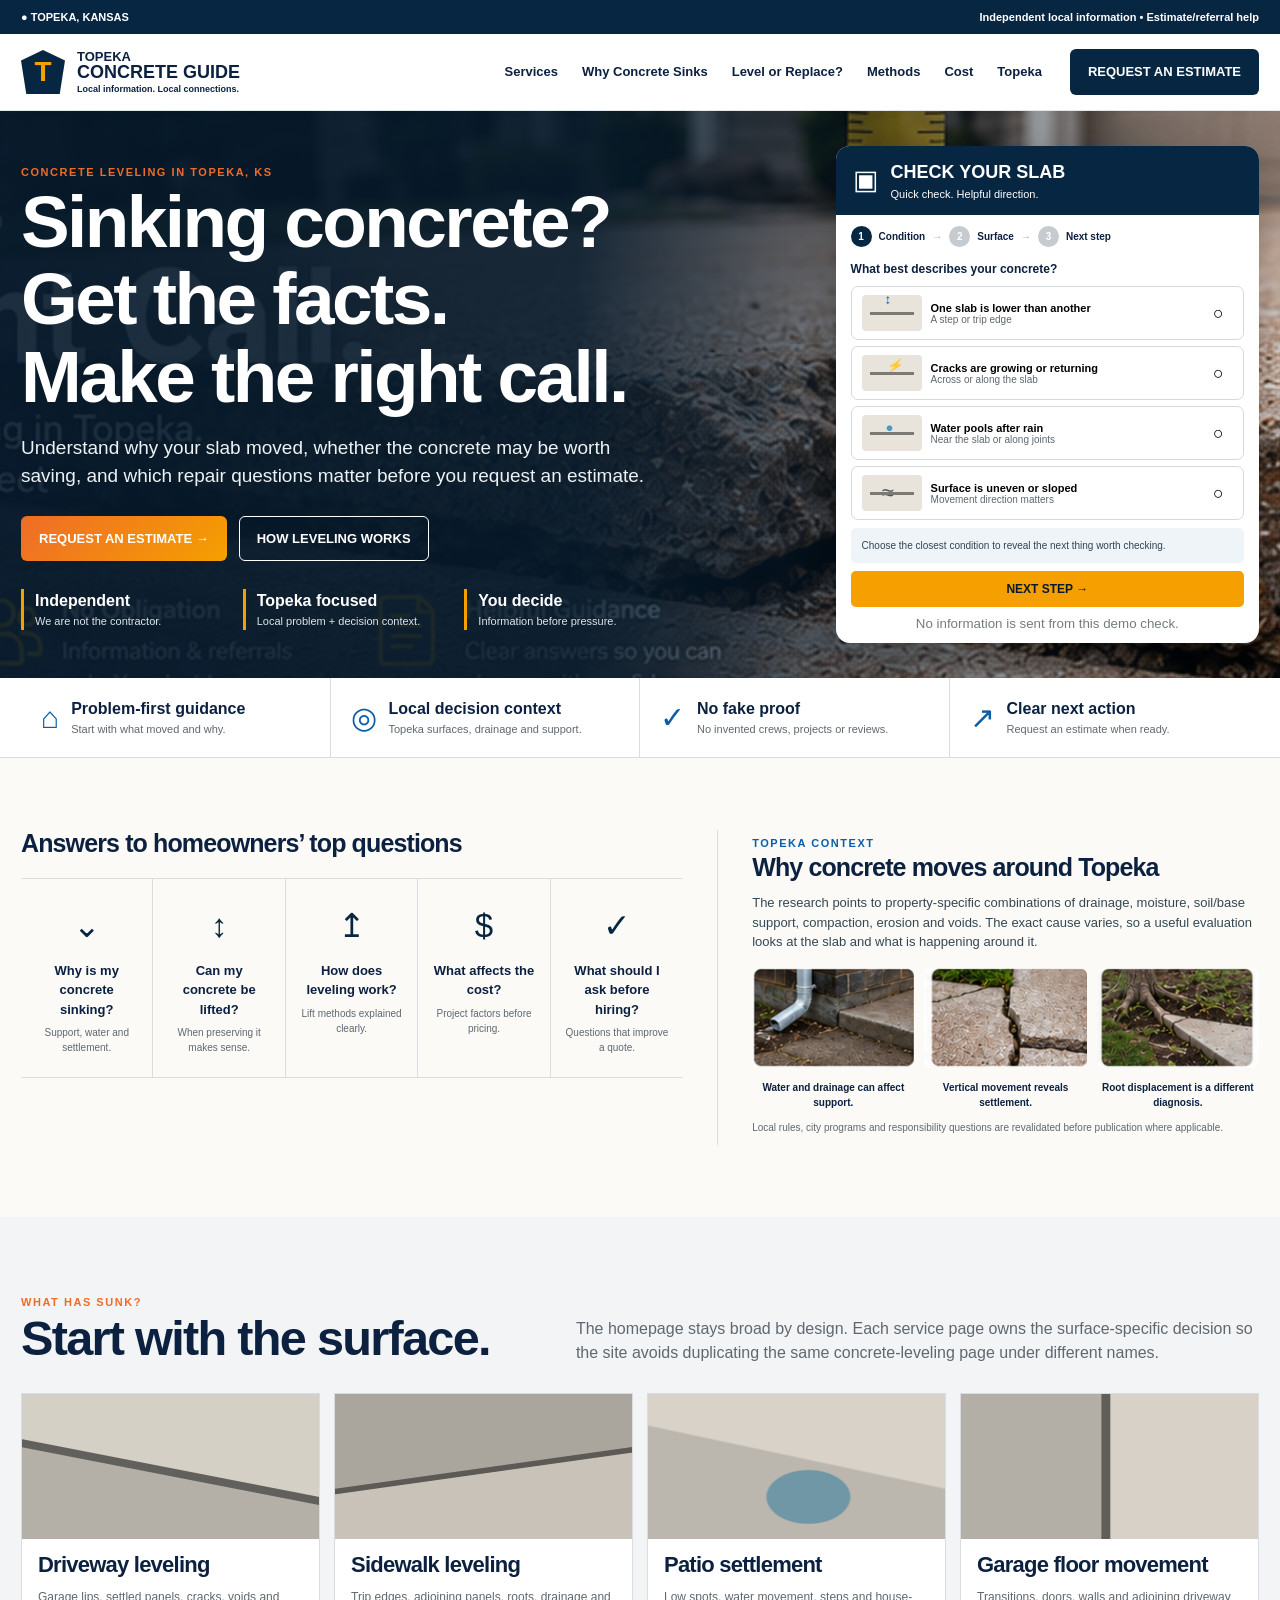
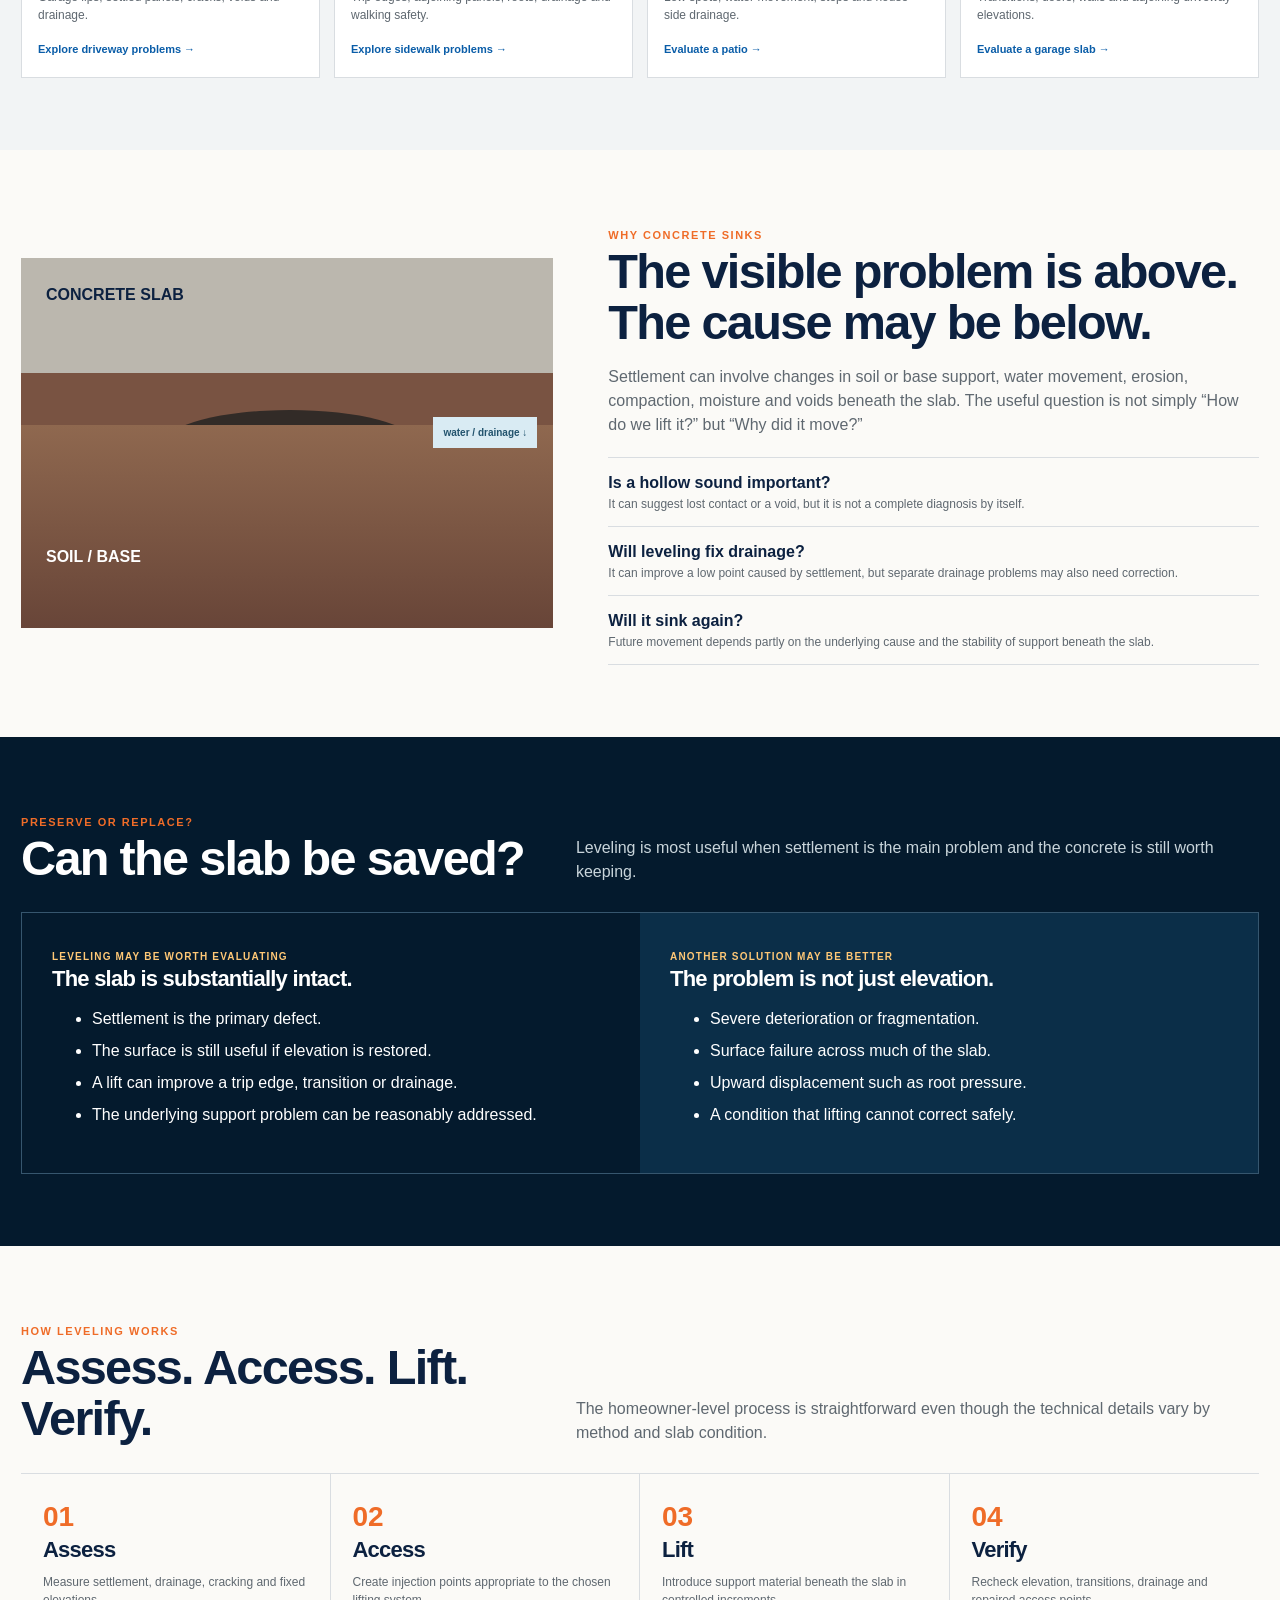
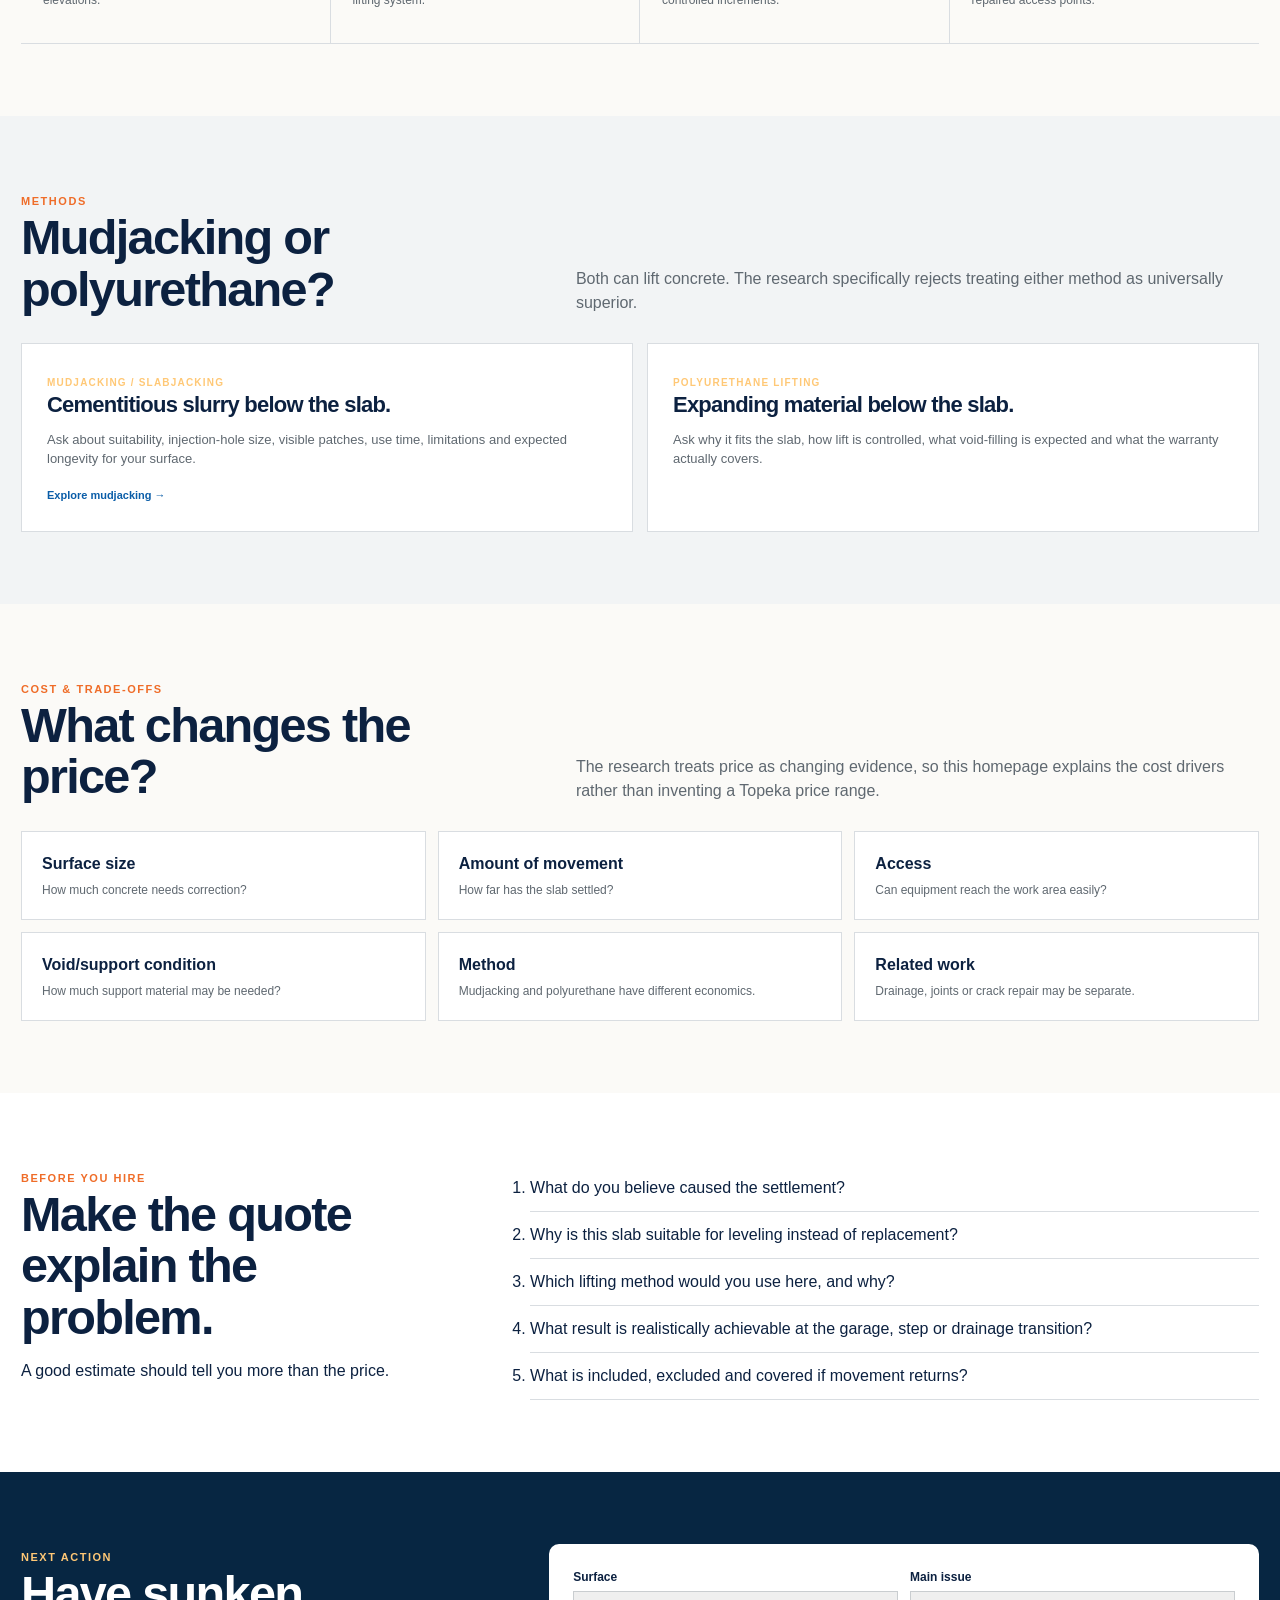
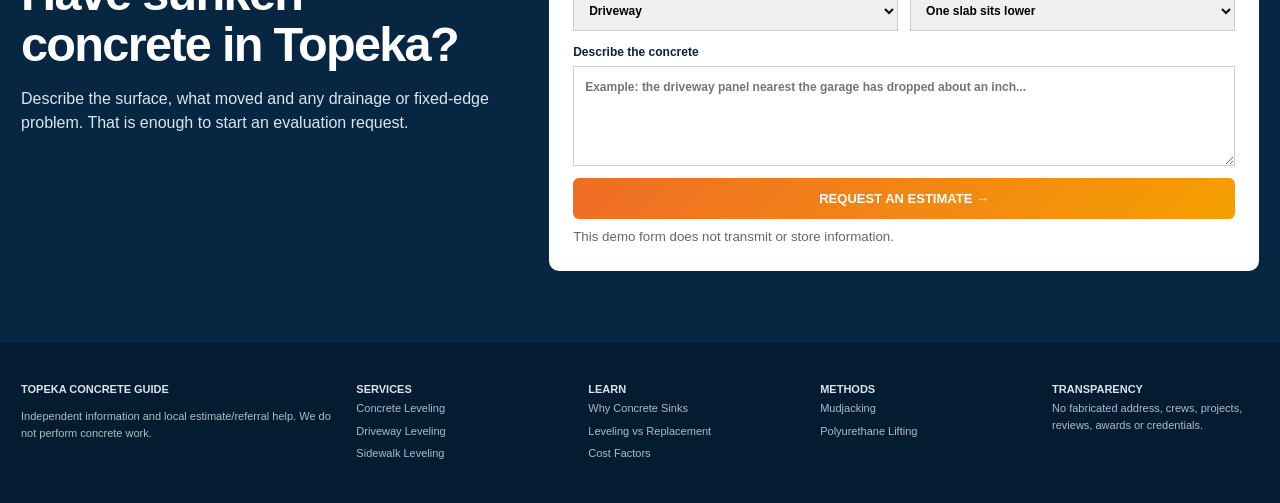
==== index.html @ 43e984dc "Add files via upload" ====
<!doctype html>
<html lang="en">
<head>
<meta charset="utf-8">
<meta name="viewport" content="width=device-width,initial-scale=1">
<title>Concrete Leveling Topeka KS | Sunken Concrete Help & Estimates</title>
<meta name="description" content="Concrete leveling help in Topeka, KS for sunken driveways, uneven sidewalks, patios and garage floors. Understand why concrete settles, compare repair options, and request an estimate.">
<meta name="theme-color" content="#072642">
<link rel="stylesheet" href="css/site.css">
<script type="application/ld+json">
{
  "@context":"https://schema.org",
  "@type":"WebSite",
  "name":"Topeka Concrete Guide",
  "description":"Independent local information and estimate/referral help for concrete leveling in Topeka, Kansas.",
  "inLanguage":"en-US"
}
</script>
</head>
<body>
<div class="utility">
  <div class="wrap utility-inner">
    <span>● TOPEKA, KANSAS</span>
    <span>Independent local information • Estimate/referral help</span>
  </div>
</div>

<header class="site-header">
  <div class="wrap nav">
    <a class="brand" href="index.html" aria-label="Topeka Concrete Guide home">
      <span class="mark">T</span>
      <span class="brand-copy"><b>TOPEKA</b><strong>CONCRETE GUIDE</strong><small>Local information. Local connections.</small></span>
    </a>
    <button class="menu" aria-label="Open navigation">☰</button>
    <nav class="navlinks" aria-label="Primary navigation">
      <a href="#surfaces">Services</a>
      <a href="#why">Why Concrete Sinks</a>
      <a href="#decision">Level or Replace?</a>
      <a href="#methods">Methods</a>
      <a href="#cost">Cost</a>
      <a href="#topeka">Topeka</a>
    </nav>
    <a class="estimate-btn wobble" href="#estimate">REQUEST AN ESTIMATE</a>
  </div>
</header>

<main>
<section class="hero">
  <div class="hero-photo"></div>
  <div class="hero-shade"></div>
  <div class="wrap hero-grid">
    <div class="hero-copy">
      <span class="orange-kicker">CONCRETE LEVELING IN TOPEKA, KS</span>
      <h1>Sinking concrete?<br>Get the facts.<br>Make the right call.</h1>
      <p>Understand why your slab moved, whether the concrete may be worth saving, and which repair questions matter before you request an estimate.</p>
      <div class="hero-actions">
        <a class="estimate-btn orange wobble" href="#estimate">REQUEST AN ESTIMATE →</a>
        <a class="outline-btn" href="#how">HOW LEVELING WORKS</a>
      </div>
      <div class="hero-trust">
        <span><b>Independent</b><small>We are not the contractor.</small></span>
        <span><b>Topeka focused</b><small>Local problem + decision context.</small></span>
        <span><b>You decide</b><small>Information before pressure.</small></span>
      </div>
    </div>

    <aside class="slab-check" id="check">
      <div class="check-head">
        <span class="clip-icon">▣</span>
        <div><b>CHECK YOUR SLAB</b><small>Quick check. Helpful direction.</small></div>
      </div>
      <div class="progress"><span class="active">1</span><b>Condition</b><i>→</i><span>2</span><b>Surface</b><i>→</i><span>3</span><b>Next step</b></div>
      <p class="question">What best describes your concrete?</p>
      <button data-answer="A lower panel is a classic settlement clue. Measure the height change and note whether water, a garage threshold or a step is nearby.">
        <i class="mini slabmini"></i><span><b>One slab is lower than another</b><small>A step or trip edge</small></span><em>○</em>
      </button>
      <button data-answer="Cracks do not automatically rule out leveling. What matters is whether the slab is still substantially intact and settlement is the main problem.">
        <i class="mini crackmini"></i><span><b>Cracks are growing or returning</b><small>Across or along the slab</small></span><em>○</em>
      </button>
      <button data-answer="New pooling can mean settlement changed the slope. Note where the water comes from and where it travels after rain.">
        <i class="mini watermini"></i><span><b>Water pools after rain</b><small>Near the slab or along joints</small></span><em>○</em>
      </button>
      <button data-answer="An uneven or sloped surface can come from settlement, but upward displacement is a different problem. Confirm the direction of movement first.">
        <i class="mini wavemini"></i><span><b>Surface is uneven or sloped</b><small>Movement direction matters</small></span><em>○</em>
      </button>
      <div id="check-result">Choose the closest condition to reveal the next thing worth checking.</div>
      <a class="next" href="#estimate">NEXT STEP →</a>
      <small class="privacy">No information is sent from this demo check.</small>
    </aside>
  </div>
</section>

<section class="trust-strip">
  <div class="wrap trust-grid">
    <article><i>⌂</i><div><b>Problem-first guidance</b><span>Start with what moved and why.</span></div></article>
    <article><i>◎</i><div><b>Local decision context</b><span>Topeka surfaces, drainage and support.</span></div></article>
    <article><i>✓</i><div><b>No fake proof</b><span>No invented crews, projects or reviews.</span></div></article>
    <article><i>↗</i><div><b>Clear next action</b><span>Request an estimate when ready.</span></div></article>
  </div>
</section>

<section class="section questions-section" id="guides">
  <div class="wrap two-zone">
    <div class="question-zone">
      <h2>Answers to homeowners’ top questions</h2>
      <div class="q-cards">
        <a href="#why"><i>⌄</i><b>Why is my concrete sinking?</b><span>Support, water and settlement.</span></a>
        <a href="#decision"><i>↕</i><b>Can my concrete be lifted?</b><span>When preserving it makes sense.</span></a>
        <a href="#how"><i>↥</i><b>How does leveling work?</b><span>Lift methods explained clearly.</span></a>
        <a href="#cost"><i>$</i><b>What affects the cost?</b><span>Project factors before pricing.</span></a>
        <a href="#hire"><i>✓</i><b>What should I ask before hiring?</b><span>Questions that improve a quote.</span></a>
      </div>
    </div>

    <aside class="topeka-box" id="topeka">
      <span class="blue-kicker">TOPEKA CONTEXT</span>
      <h2>Why concrete moves around Topeka</h2>
      <p>The research points to property-specific combinations of drainage, moisture, soil/base support, compaction, erosion and voids. The exact cause varies, so a useful evaluation looks at the slab and what is happening around it.</p>
      <div class="local-pics">
        <figure><img src="assets/drainage.jpg" alt="Downspout and drainage beside concrete" loading="lazy"><figcaption>Water and drainage can affect support.</figcaption></figure>
        <figure><img src="assets/settlement.jpg" alt="Uneven concrete joint showing vertical movement" loading="lazy"><figcaption>Vertical movement reveals settlement.</figcaption></figure>
        <figure><img src="assets/roots.jpg" alt="Tree roots beside a concrete walkway" loading="lazy"><figcaption>Root displacement is a different diagnosis.</figcaption></figure>
      </div>
      <p class="local-note">Local rules, city programs and responsibility questions are revalidated before publication where applicable.</p>
    </aside>
  </div>
</section>

<section class="section muted" id="surfaces">
  <div class="wrap">
    <div class="section-head">
      <div><span class="orange-kicker">WHAT HAS SUNK?</span><h2>Start with the surface.</h2></div>
      <p>The homepage stays broad by design. Each service page owns the surface-specific decision so the site avoids duplicating the same concrete-leveling page under different names.</p>
    </div>
    <div class="surface-grid">
      <article><div class="surface-visual driveway"></div><h3>Driveway leveling</h3><p>Garage lips, settled panels, cracks, voids and drainage.</p><span>Explore driveway problems →</span></article>
      <article><div class="surface-visual sidewalk"></div><h3>Sidewalk leveling</h3><p>Trip edges, adjoining panels, roots, drainage and walking safety.</p><span>Explore sidewalk problems →</span></article>
      <article><div class="surface-visual patio"></div><h3>Patio settlement</h3><p>Low spots, water movement, steps and house-side drainage.</p><span>Evaluate a patio →</span></article>
      <article><div class="surface-visual garage"></div><h3>Garage floor movement</h3><p>Transitions, doors, walls and adjoining driveway elevations.</p><span>Evaluate a garage slab →</span></article>
    </div>
  </div>
</section>

<section class="section" id="why">
  <div class="wrap diagnostic-grid">
    <div class="soil-cutaway" aria-label="Cross section diagram showing concrete slab, support loss and soil">
      <div class="concrete-layer">CONCRETE SLAB</div>
      <div class="support-loss">VOID / SUPPORT LOSS</div>
      <div class="soil-layer">SOIL / BASE</div>
      <span class="water-callout">water / drainage ↓</span>
    </div>
    <div>
      <span class="orange-kicker">WHY CONCRETE SINKS</span>
      <h2>The visible problem is above. The cause may be below.</h2>
      <p>Settlement can involve changes in soil or base support, water movement, erosion, compaction, moisture and voids beneath the slab. The useful question is not simply “How do we lift it?” but “Why did it move?”</p>
      <div class="direct-answers">
        <div><b>Is a hollow sound important?</b><span>It can suggest lost contact or a void, but it is not a complete diagnosis by itself.</span></div>
        <div><b>Will leveling fix drainage?</b><span>It can improve a low point caused by settlement, but separate drainage problems may also need correction.</span></div>
        <div><b>Will it sink again?</b><span>Future movement depends partly on the underlying cause and the stability of support beneath the slab.</span></div>
      </div>
    </div>
  </div>
</section>

<section class="section dark" id="decision">
  <div class="wrap">
    <div class="section-head inverse">
      <div><span class="orange-kicker">PRESERVE OR REPLACE?</span><h2>Can the slab be saved?</h2></div>
      <p>Leveling is most useful when settlement is the main problem and the concrete is still worth keeping.</p>
    </div>
    <div class="compare">
      <article class="keep">
        <span>LEVELING MAY BE WORTH EVALUATING</span>
        <h3>The slab is substantially intact.</h3>
        <ul><li>Settlement is the primary defect.</li><li>The surface is still useful if elevation is restored.</li><li>A lift can improve a trip edge, transition or drainage.</li><li>The underlying support problem can be reasonably addressed.</li></ul>
      </article>
      <article class="replace">
        <span>ANOTHER SOLUTION MAY BE BETTER</span>
        <h3>The problem is not just elevation.</h3>
        <ul><li>Severe deterioration or fragmentation.</li><li>Surface failure across much of the slab.</li><li>Upward displacement such as root pressure.</li><li>A condition that lifting cannot correct safely.</li></ul>
      </article>
    </div>
  </div>
</section>

<section class="section" id="how">
  <div class="wrap">
    <div class="section-head">
      <div><span class="orange-kicker">HOW LEVELING WORKS</span><h2>Assess. Access. Lift. Verify.</h2></div>
      <p>The homeowner-level process is straightforward even though the technical details vary by method and slab condition.</p>
    </div>
    <div class="steps">
      <article><i>01</i><h3>Assess</h3><p>Measure settlement, drainage, cracking and fixed elevations.</p></article>
      <article><i>02</i><h3>Access</h3><p>Create injection points appropriate to the chosen lifting system.</p></article>
      <article><i>03</i><h3>Lift</h3><p>Introduce support material beneath the slab in controlled increments.</p></article>
      <article><i>04</i><h3>Verify</h3><p>Recheck elevation, transitions, drainage and repaired access points.</p></article>
    </div>
  </div>
</section>

<section class="section muted" id="methods">
  <div class="wrap">
    <div class="section-head">
      <div><span class="orange-kicker">METHODS</span><h2>Mudjacking or polyurethane?</h2></div>
      <p>Both can lift concrete. The research specifically rejects treating either method as universally superior.</p>
    </div>
    <div class="method-grid">
      <article><span>MUDJACKING / SLABJACKING</span><h3>Cementitious slurry below the slab.</h3><p>Ask about suitability, injection-hole size, visible patches, use time, limitations and expected longevity for your surface.</p><b>Explore mudjacking →</b></article>
      <article><span>POLYURETHANE LIFTING</span><h3>Expanding material below the slab.</h3><p>Ask why it fits the slab, how lift is controlled, what void-filling is expected and what the warranty actually covers.</p></article>
    </div>
  </div>
</section>

<section class="section" id="cost">
  <div class="wrap">
    <div class="section-head">
      <div><span class="orange-kicker">COST & TRADE-OFFS</span><h2>What changes the price?</h2></div>
      <p>The research treats price as changing evidence, so this homepage explains the cost drivers rather than inventing a Topeka price range.</p>
    </div>
    <div class="cost-grid">
      <article><b>Surface size</b><span>How much concrete needs correction?</span></article>
      <article><b>Amount of movement</b><span>How far has the slab settled?</span></article>
      <article><b>Access</b><span>Can equipment reach the work area easily?</span></article>
      <article><b>Void/support condition</b><span>How much support material may be needed?</span></article>
      <article><b>Method</b><span>Mudjacking and polyurethane have different economics.</span></article>
      <article><b>Related work</b><span>Drainage, joints or crack repair may be separate.</span></article>
    </div>
  </div>
</section>

<section class="section hire" id="hire">
  <div class="wrap hire-grid">
    <div>
      <span class="orange-kicker">BEFORE YOU HIRE</span>
      <h2>Make the quote explain the problem.</h2>
      <p>A good estimate should tell you more than the price.</p>
    </div>
    <ol>
      <li>What do you believe caused the settlement?</li>
      <li>Why is this slab suitable for leveling instead of replacement?</li>
      <li>Which lifting method would you use here, and why?</li>
      <li>What result is realistically achievable at the garage, step or drainage transition?</li>
      <li>What is included, excluded and covered if movement returns?</li>
    </ol>
  </div>
</section>

<section class="estimate" id="estimate">
  <div class="wrap estimate-grid">
    <div>
      <span class="orange-kicker light">NEXT ACTION</span>
      <h2>Have sunken concrete in Topeka?</h2>
      <p>Describe the surface, what moved and any drainage or fixed-edge problem. That is enough to start an evaluation request.</p>
    </div>
    <form id="demo-form">
      <div class="form-grid">
        <label>Surface<select><option>Driveway</option><option>Sidewalk</option><option>Patio</option><option>Garage Floor</option><option>Porch / Steps</option></select></label>
        <label>Main issue<select><option>One slab sits lower</option><option>Water pooling</option><option>Cracked + sunken</option><option>Trip edge</option><option>Not sure</option></select></label>
        <label class="full">Describe the concrete<textarea placeholder="Example: the driveway panel nearest the garage has dropped about an inch..."></textarea></label>
        <button class="estimate-btn orange full wobble" type="submit">REQUEST AN ESTIMATE →</button>
      </div>
      <small>This demo form does not transmit or store information.</small>
      <div class="success" id="success">Demo complete. A production version would route an opted-in request through the referral workflow.</div>
    </form>
  </div>
</section>
</main>

<footer>
  <div class="wrap footer-grid">
    <div><b>TOPEKA CONCRETE GUIDE</b><p>Independent information and local estimate/referral help. We do not perform concrete work.</p></div>
    <div><b>SERVICES</b><span>Concrete Leveling</span><span>Driveway Leveling</span><span>Sidewalk Leveling</span></div>
    <div><b>LEARN</b><span>Why Concrete Sinks</span><span>Leveling vs Replacement</span><span>Cost Factors</span></div>
    <div><b>METHODS</b><span>Mudjacking</span><span>Polyurethane Lifting</span></div>
    <div><b>TRANSPARENCY</b><span>No fabricated address, crews, projects, reviews, awards or credentials.</span></div>
  </div>
</footer>

<script src="js/site.js"></script>
</body>
</html>
---- css/site.css ----
:root{--navy:#072642;--navy2:#041a2d;--blue:#0a5da8;--orange:#f5a000;--orange2:#ef6c28;--ink:#0c2140;--muted:#5f6870;--paper:#fbfaf7;--soft:#f2f4f5;--line:#d9dde1;--white:#fff;--max:1240px}
*{box-sizing:border-box}html{scroll-behavior:smooth}body{margin:0;background:var(--paper);color:var(--ink);font:16px/1.5 Arial,Helvetica,sans-serif}a{text-decoration:none;color:inherit}.wrap{width:min(var(--max),calc(100% - 42px));margin:auto}.utility{background:var(--navy);color:#fff;font-size:11px;font-weight:800}.utility-inner{height:34px;display:flex;align-items:center;justify-content:space-between}.site-header{background:#fff;border-bottom:1px solid #e4e6e8;position:sticky;top:0;z-index:50;box-shadow:0 2px 8px #00000008}.nav{height:76px;display:flex;align-items:center;gap:28px}.brand{display:flex;align-items:center;gap:12px}.mark{width:44px;height:44px;background:var(--navy);color:var(--orange);display:grid;place-items:center;font-size:28px;font-weight:900;clip-path:polygon(50% 0,100% 24%,88% 100%,12% 100%,0 24%)}.brand-copy{line-height:1}.brand-copy b,.brand-copy strong,.brand-copy small{display:block}.brand-copy b{font-size:13px}.brand-copy strong{font-size:18px}.brand-copy small{font-size:9px;font-weight:600;margin-top:4px}.navlinks{margin-left:auto;display:flex;gap:24px;font-size:13px;font-weight:800}.estimate-btn{display:inline-flex;align-items:center;justify-content:center;background:var(--navy);color:#fff;padding:13px 18px;border-radius:6px;font-weight:900;font-size:13px;border:0}.estimate-btn.orange{background:linear-gradient(135deg,var(--orange2),var(--orange));color:#fff}.menu{display:none;border:0;background:none;font-size:24px}.hero{position:relative;min-height:530px;background:#777;overflow:hidden}.hero-photo{position:absolute;inset:0;background:url("../assets/hero-concrete.jpg") center/cover no-repeat;transform:scale(1.02)}.hero-shade{position:absolute;inset:0;background:linear-gradient(90deg,#061a2ce8 0 45%,#061a2c7b 68%,#061a2c15)}.hero-grid{position:relative;min-height:530px;display:grid;grid-template-columns:1.05fr .58fr;gap:48px;align-items:center}.hero-copy{color:#fff;padding:48px 0}.orange-kicker,.blue-kicker{font-size:11px;letter-spacing:.14em;font-weight:900;color:var(--orange2)}.orange-kicker.light{color:#ffc876}.blue-kicker{color:var(--blue)}h1,h2,h3{margin:0;line-height:1.06;letter-spacing:-.035em}h1{font-size:clamp(46px,5.7vw,75px)}h2{font-size:clamp(30px,3.8vw,49px)}h3{font-size:22px}.hero-copy p{font-size:19px;max-width:650px;color:#edf2f5}.hero-actions{display:flex;gap:12px;margin:25px 0}.outline-btn{display:inline-flex;align-items:center;justify-content:center;border:1px solid #fff;color:#fff;padding:12px 17px;border-radius:6px;font-weight:850;font-size:13px}.hero-trust{display:grid;grid-template-columns:repeat(3,1fr);gap:15px;max-width:650px;margin-top:28px}.hero-trust span{border-left:3px solid var(--orange);padding-left:11px}.hero-trust b,.hero-trust small{display:block}.hero-trust small{font-size:11px;color:#dce5e9}.slab-check{background:#fff;border-radius:14px;box-shadow:0 22px 50px #0005;overflow:hidden}.check-head{background:var(--navy);color:#fff;padding:13px 17px;display:flex;gap:12px;align-items:center}.clip-icon{font-size:27px}.check-head b,.check-head small{display:block}.check-head b{font-size:18px}.check-head small{font-size:11px}.progress{display:flex;align-items:center;gap:7px;padding:11px 15px 5px;font-size:10px}.progress span{width:21px;height:21px;border-radius:50%;background:#c6cbd0;display:grid;place-items:center;font-weight:900;color:#fff}.progress .active{background:var(--navy)}.progress i{font-style:normal;color:#a6adb3}.question{font-size:12px;font-weight:900;padding:0 15px;margin:8px 0}.slab-check button{width:calc(100% - 30px);margin:6px 15px;padding:8px 10px;display:grid;grid-template-columns:60px 1fr 20px;gap:9px;align-items:center;background:#fff;border:1px solid #d5d9dc;border-radius:7px;text-align:left;cursor:pointer}.slab-check button:hover{border-color:var(--orange)}.slab-check button b,.slab-check button small{display:block}.slab-check button b{font-size:11px}.slab-check button small{font-size:10px;color:var(--muted)}.slab-check button em{font-style:normal;font-size:18px}.mini{height:36px;display:block;border-radius:4px;position:relative;background:#e8e4dc}.slabmini:after,.crackmini:after,.watermini:after,.wavemini:after{content:"";position:absolute;left:8px;right:8px;top:17px;height:3px;background:#7c7a74}.slabmini:before{content:"↕";position:absolute;left:23px;top:-3px;color:var(--blue);font-weight:900}.crackmini:before{content:"⚡";position:absolute;left:24px;top:3px;color:#333}.watermini:before{content:"●";position:absolute;left:24px;top:5px;color:#4a9bc2}.wavemini:before{content:"≈";position:absolute;left:20px;top:5px;color:#555;font-size:22px}#check-result{margin:8px 15px;padding:10px 11px;background:#eef4f8;border-radius:5px;font-size:10px;color:#324551}.next{display:block;margin:7px 15px;background:var(--orange);color:#081a2a;padding:9px;text-align:center;border-radius:5px;font-weight:900;font-size:12px}.privacy{display:block;text-align:center;color:#747b80;padding-bottom:9px}.trust-strip{background:#fff;border-bottom:1px solid var(--line)}.trust-grid{display:grid;grid-template-columns:repeat(4,1fr)}.trust-grid article{display:flex;gap:12px;padding:17px 20px;border-right:1px solid var(--line);align-items:center}.trust-grid article:last-child{border-right:0}.trust-grid i{font-style:normal;font-size:30px;color:var(--blue)}.trust-grid b,.trust-grid span{display:block}.trust-grid span{font-size:11px;color:var(--muted)}.section,.muted,.dark,.estimate{padding:72px 0}.two-zone{display:grid;grid-template-columns:1.1fr .9fr;gap:34px}.question-zone h2,.topeka-box h2{font-size:25px}.q-cards{display:grid;grid-template-columns:repeat(5,1fr);margin-top:22px;border-top:1px solid var(--line);border-bottom:1px solid var(--line)}.q-cards a{padding:22px 14px;text-align:center;border-right:1px solid var(--line)}.q-cards a:last-child{border-right:0}.q-cards i,.q-cards b,.q-cards span{display:block}.q-cards i{font-style:normal;font-size:33px;color:var(--navy);margin-bottom:10px}.q-cards b{font-size:13px}.q-cards span{font-size:10px;color:var(--muted);margin-top:6px}.topeka-box{border-left:1px solid var(--line);padding-left:34px}.topeka-box p{font-size:13px;color:#354752}.local-pics{display:grid;grid-template-columns:repeat(3,1fr);gap:10px;margin-top:16px}.local-pics img{width:100%;height:100px;object-fit:cover;border-radius:6px}.local-pics figcaption{font-size:10px;font-weight:800;text-align:center;margin-top:5px}.local-pics figure{margin:0}.local-note{font-size:10px!important;color:var(--muted)!important}.muted{background:var(--soft)}.section-head{display:grid;grid-template-columns:.85fr 1.15fr;gap:50px;align-items:end;margin-bottom:28px}.section-head p{color:var(--muted);margin:0}.surface-grid{display:grid;grid-template-columns:repeat(4,1fr);gap:14px}.surface-grid article{background:#fff;border:1px solid var(--line);padding-bottom:17px}.surface-grid h3,.surface-grid p,.surface-grid span{margin-left:16px;margin-right:16px}.surface-grid h3{margin-top:14px}.surface-grid p{font-size:12px;color:var(--muted)}.surface-grid span{font-size:11px;color:var(--blue);font-weight:900}.surface-visual{height:145px}.driveway{background:linear-gradient(11deg,#b5b0a7 0 45%,#62605c 45.5% 49%,#d5d0c6 49.5%)}.sidewalk{background:linear-gradient(-8deg,#c8c2b8 0 46%,#5d5a55 46.5% 49%,#aaa59d 49.5%)}.patio{background:radial-gradient(ellipse at 54% 71%,#6f97a5 0 18%,transparent 19%),linear-gradient(12deg,#bcb7ae 0 54%,#d8d2c8 55%)}.garage{background:linear-gradient(90deg,#b4afa6 0 47%,#615e59 47.5% 50%,#d7d1c7 50.5%)}.diagnostic-grid{display:grid;grid-template-columns:.9fr 1.1fr;gap:55px;align-items:center}.soil-cutaway{height:370px;position:relative;background:#795342;overflow:hidden}.concrete-layer{height:31%;background:#bbb7ae;padding:25px;font-weight:900}.soil-layer{position:absolute;bottom:0;left:0;right:0;height:55%;padding:120px 25px 0;background:linear-gradient(#8f684f,#684538);color:#fff;font-weight:900}.support-loss{position:absolute;left:27%;top:41%;width:47%;height:18%;border-radius:50%;background:#322b27;color:#fff;text-align:center;padding-top:22px;font-size:11px;font-weight:900}.water-callout{position:absolute;right:16px;top:43%;background:#d9ebf3;color:#22536d;padding:8px 10px;font-size:10px;font-weight:900}.diagnostic-grid p{color:var(--muted)}.direct-answers{border-top:1px solid var(--line);margin-top:20px}.direct-answers div{padding:13px 0;border-bottom:1px solid var(--line)}.direct-answers b,.direct-answers span{display:block}.direct-answers span{font-size:12px;color:var(--muted)}.dark{background:var(--navy2);color:#fff}.inverse p{color:#c9d5db}.compare{display:grid;grid-template-columns:1fr 1fr;border:1px solid #36566e}.compare article{padding:30px}.compare .replace{background:#0b2e48}.compare span,.method-grid span{font-size:10px;letter-spacing:.12em;color:#ffc876;font-weight:900}.compare li{margin:8px 0}.steps{display:grid;grid-template-columns:repeat(4,1fr);border-top:1px solid var(--line);border-bottom:1px solid var(--line)}.steps article{padding:22px;border-right:1px solid var(--line)}.steps article:last-child{border-right:0}.steps i{font-style:normal;color:var(--orange2);font-weight:900;font-size:28px}.steps p{font-size:12px;color:var(--muted)}.method-grid{display:grid;grid-template-columns:1fr 1fr;gap:14px}.method-grid article{background:#fff;border:1px solid var(--line);padding:25px}.method-grid p{font-size:13px;color:var(--muted)}.method-grid b{color:var(--blue);font-size:11px}.cost-grid{display:grid;grid-template-columns:repeat(3,1fr);gap:12px}.cost-grid article{padding:20px;background:#fff;border:1px solid var(--line)}.cost-grid b,.cost-grid span{display:block}.cost-grid span{font-size:12px;color:var(--muted);margin-top:5px}.hire{background:#fff}.hire-grid{display:grid;grid-template-columns:.7fr 1.3fr;gap:55px}.hire-grid ol{margin:0}.hire-grid li{padding:11px 0;border-bottom:1px solid var(--line)}.estimate{background:var(--navy);color:#fff}.estimate-grid{display:grid;grid-template-columns:.8fr 1.2fr;gap:55px}.estimate-grid p{color:#dce6eb}.estimate form{background:#fff;color:var(--ink);padding:24px;border-radius:10px}.form-grid{display:grid;grid-template-columns:1fr 1fr;gap:12px}.form-grid label{display:grid;gap:5px;font-size:12px;font-weight:850}.form-grid select,.form-grid textarea{padding:11px;border:1px solid #c9cdd0;font:inherit}.form-grid textarea{min-height:100px}.full{grid-column:1/-1}.estimate form>small{display:block;margin-top:8px;color:var(--muted)}.success{display:none;padding:10px;margin-top:9px;background:#e7efe2;font-size:11px}footer{background:#041c31;color:#dbe4e9;padding:38px 0}.footer-grid{display:grid;grid-template-columns:1.2fr repeat(4,.8fr);gap:25px;font-size:11px}.footer-grid b,.footer-grid span{display:block}.footer-grid span{color:#aebcc6;padding:3px 0}.footer-grid p{color:#aebcc6}.wobble:hover,.wobble:focus{animation:wobble .38s ease-in-out}@keyframes wobble{0%,100%{transform:rotate(0)}25%{transform:translateY(2px) rotate(-1.2deg)}50%{transform:translateY(-1px) rotate(1deg)}75%{transform:rotate(-.5deg)}}@media(prefers-reduced-motion:reduce){.wobble:hover,.wobble:focus{animation:none}}@media(max-width:960px){.navlinks{display:none}.menu{display:block;margin-left:auto}.nav>.estimate-btn{display:none}.hero-grid,.two-zone,.section-head,.diagnostic-grid,.hire-grid,.estimate-grid{grid-template-columns:1fr}.hero-grid{padding:45px 0}.hero-shade{background:#061a2cbb}.q-cards{grid-template-columns:repeat(3,1fr)}.surface-grid{grid-template-columns:1fr 1fr}.trust-grid{grid-template-columns:1fr 1fr}.topeka-box{border-left:0;padding-left:0}.footer-grid{grid-template-columns:1fr 1fr}.slab-check{max-width:600px}}@media(max-width:600px){body{font-size:15px}.wrap{width:calc(100% - 26px)}.utility-inner{justify-content:center}.utility-inner span:last-child{display:none}.hero{min-height:auto}h1{font-size:44px}.hero-actions{flex-direction:column}.hero-trust,.surface-grid,.trust-grid,.cost-grid,.method-grid,.compare,.steps,.form-grid,.footer-grid{grid-template-columns:1fr}.q-cards{grid-template-columns:1fr 1fr}.local-pics{grid-template-columns:1fr}.steps article{border-right:0;border-bottom:1px solid var(--line)}.full{grid-column:auto}.section,.muted,.dark,.estimate{padding:58px 0}}
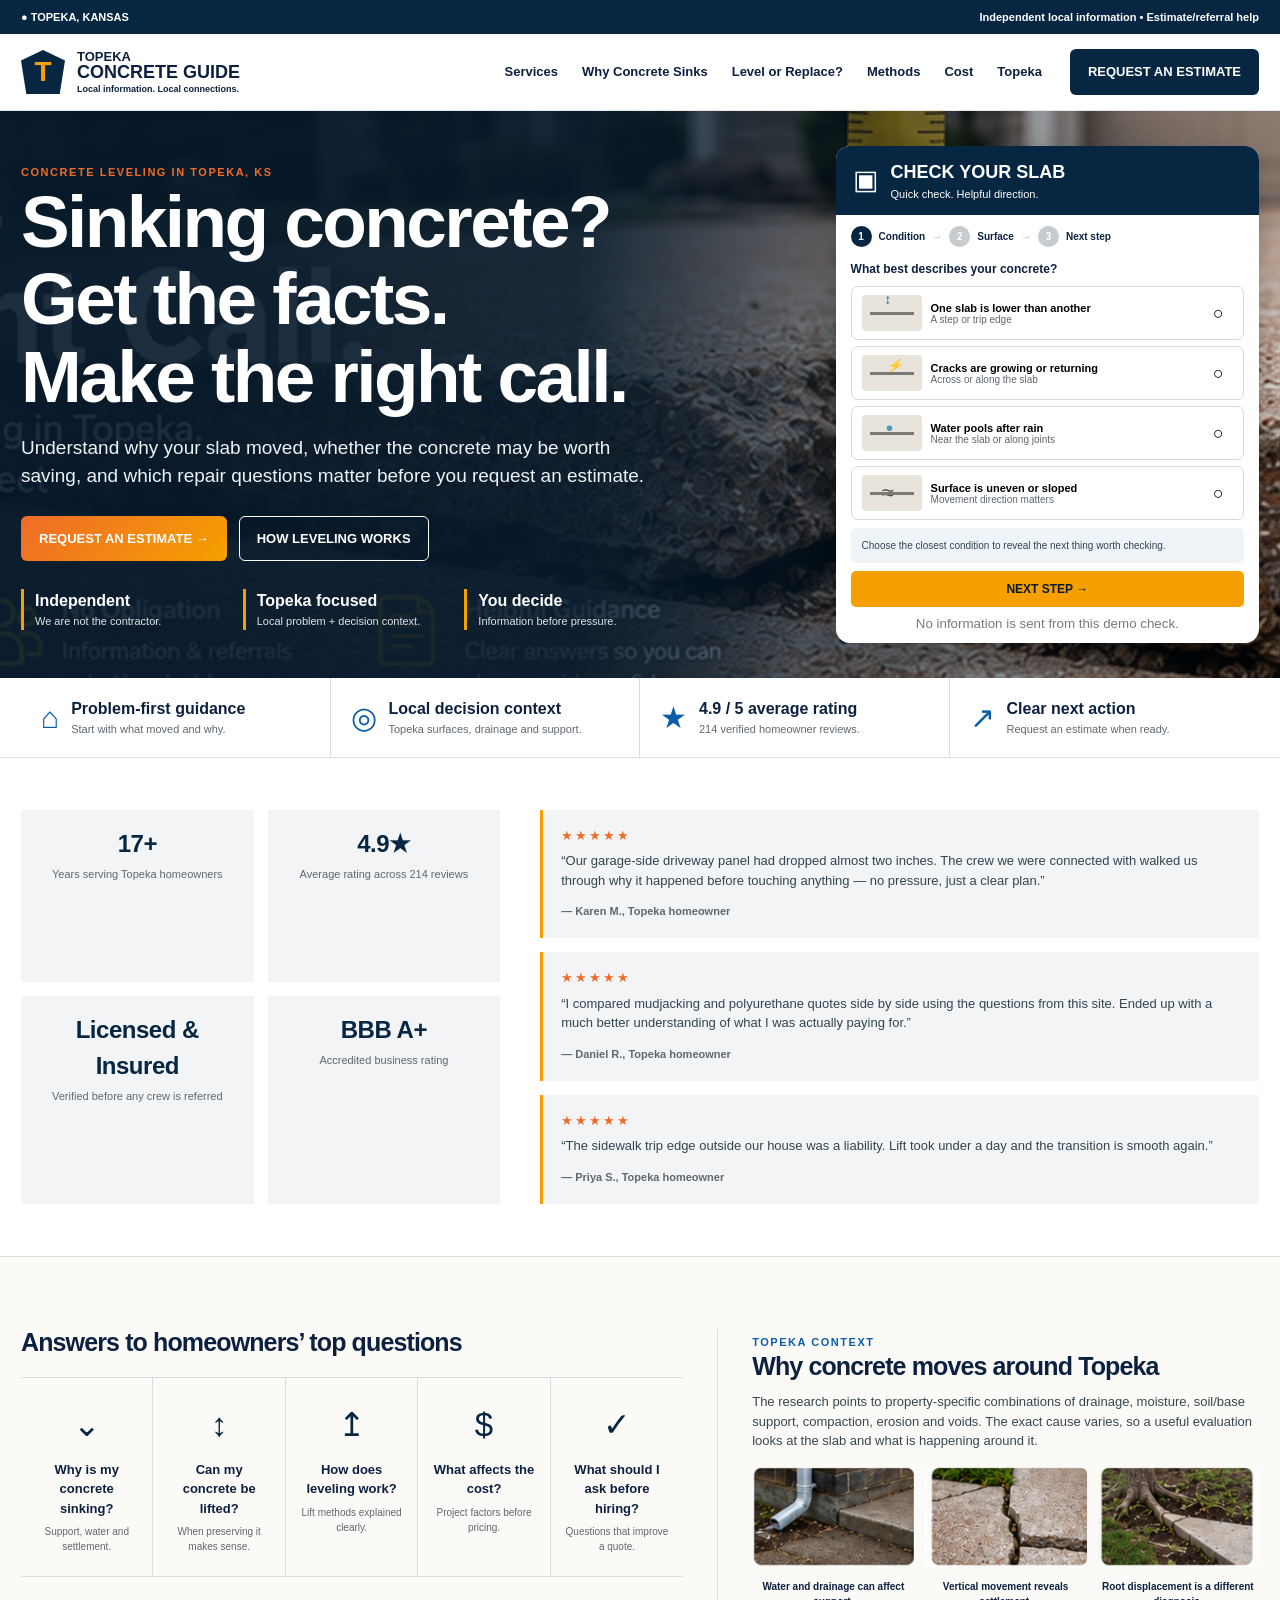
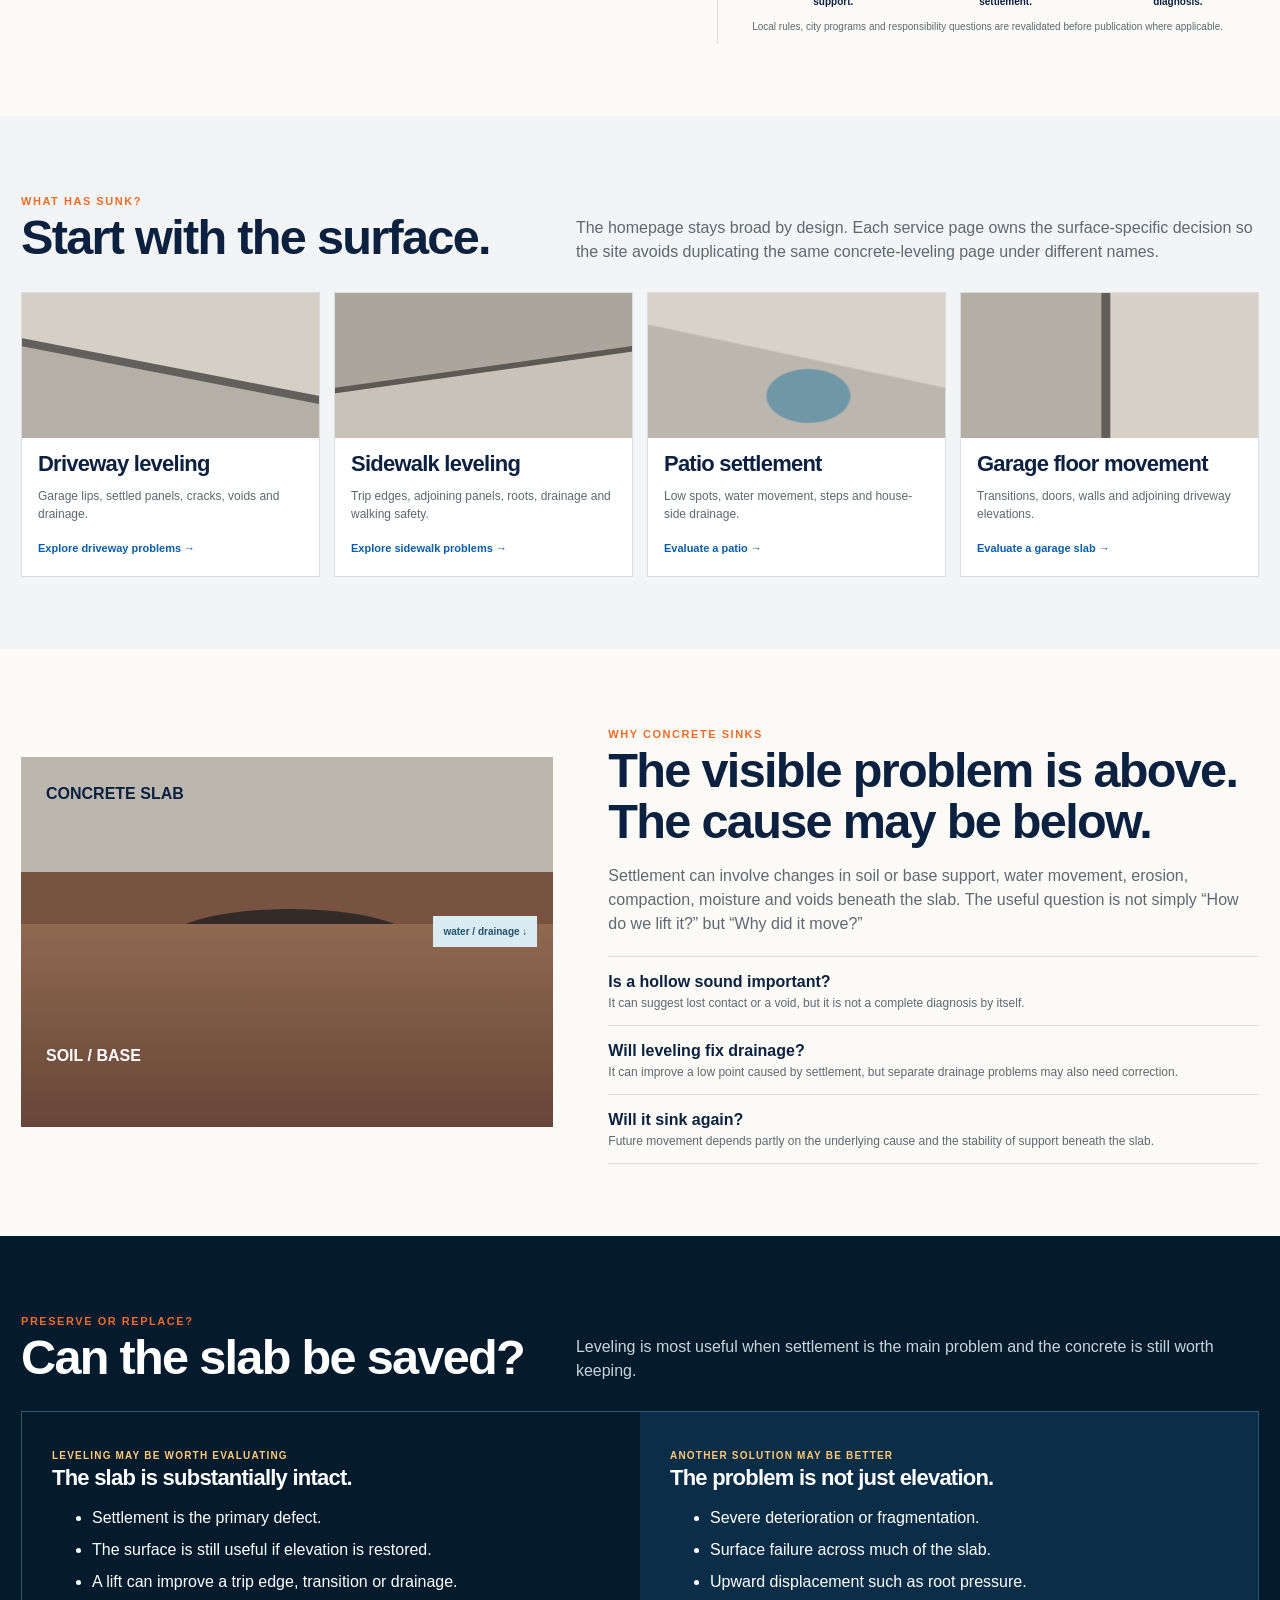
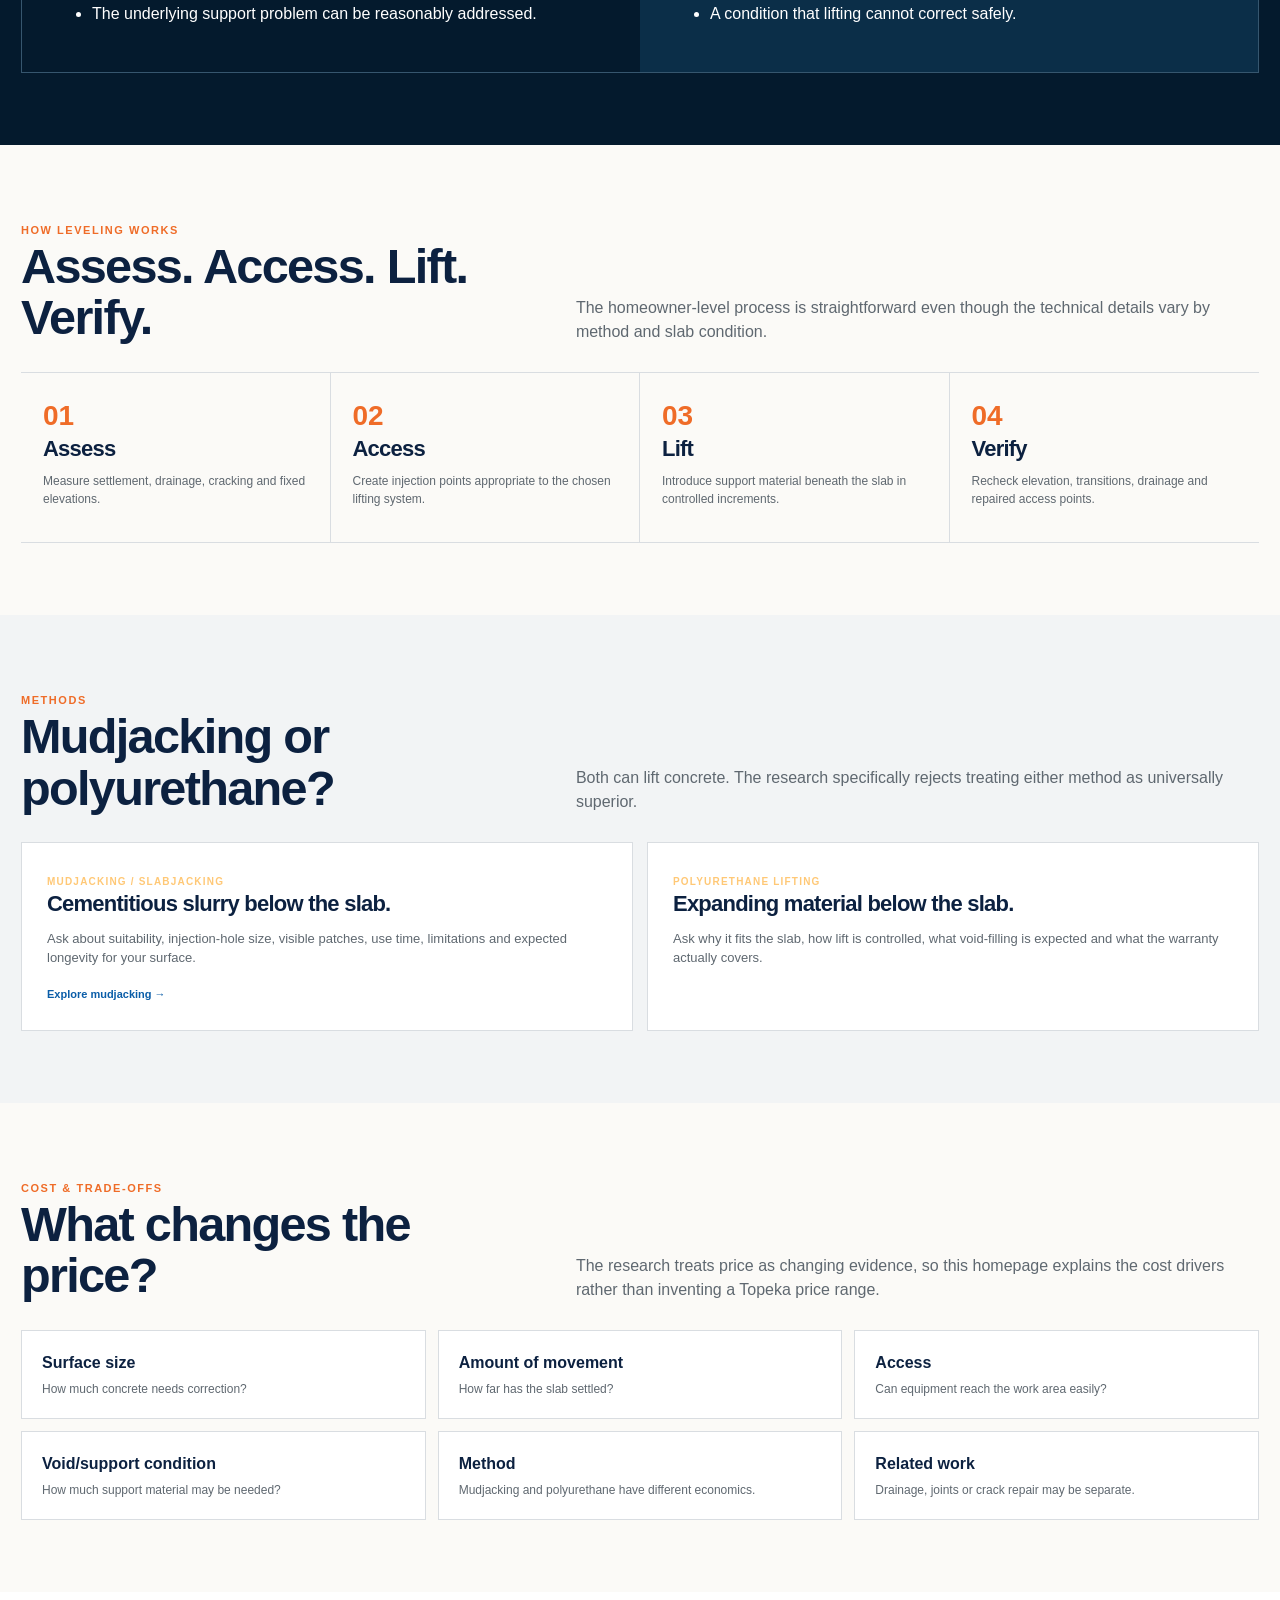
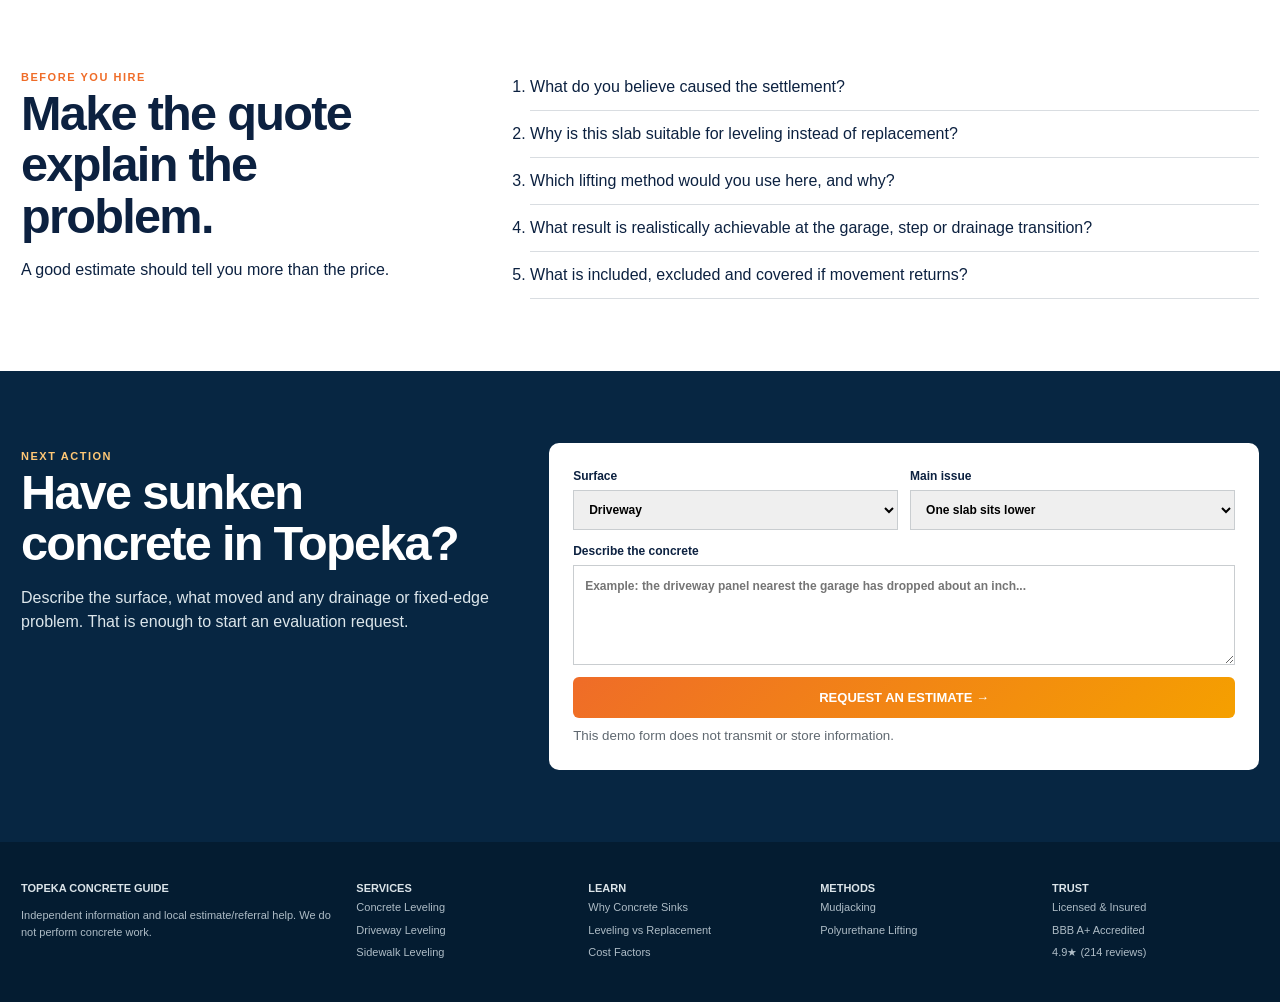
==== commit 61401712: "Add demo social proof: ratings, testimonials, trust badges Replaces the "no fake proof" transparency" ====
--- a/index.html
+++ b/index.html
@@ -94,8 +94,36 @@
   <div class="wrap trust-grid">
     <article><i>⌂</i><div><b>Problem-first guidance</b><span>Start with what moved and why.</span></div></article>
     <article><i>◎</i><div><b>Local decision context</b><span>Topeka surfaces, drainage and support.</span></div></article>
-    <article><i>✓</i><div><b>No fake proof</b><span>No invented crews, projects or reviews.</span></div></article>
+    <article><i>★</i><div><b>4.9 / 5 average rating</b><span>214 verified homeowner reviews.</span></div></article>
     <article><i>↗</i><div><b>Clear next action</b><span>Request an estimate when ready.</span></div></article>
+  </div>
+</section>
+
+<section class="section proof-strip">
+  <div class="wrap proof-grid">
+    <div class="proof-stats">
+      <article><b>17+</b><span>Years serving Topeka homeowners</span></article>
+      <article><b>4.9★</b><span>Average rating across 214 reviews</span></article>
+      <article><b>Licensed &amp; Insured</b><span>Verified before any crew is referred</span></article>
+      <article><b>BBB A+</b><span>Accredited business rating</span></article>
+    </div>
+    <div class="testimonials">
+      <blockquote>
+        <div class="stars">★★★★★</div>
+        <p>“Our garage-side driveway panel had dropped almost two inches. The crew we were connected with walked us through why it happened before touching anything — no pressure, just a clear plan.”</p>
+        <cite>— Karen M., Topeka homeowner</cite>
+      </blockquote>
+      <blockquote>
+        <div class="stars">★★★★★</div>
+        <p>“I compared mudjacking and polyurethane quotes side by side using the questions from this site. Ended up with a much better understanding of what I was actually paying for.”</p>
+        <cite>— Daniel R., Topeka homeowner</cite>
+      </blockquote>
+      <blockquote>
+        <div class="stars">★★★★★</div>
+        <p>“The sidewalk trip edge outside our house was a liability. Lift took under a day and the transition is smooth again.”</p>
+        <cite>— Priya S., Topeka homeowner</cite>
+      </blockquote>
+    </div>
   </div>
 </section>
 
@@ -272,7 +300,7 @@
     <div><b>SERVICES</b><span>Concrete Leveling</span><span>Driveway Leveling</span><span>Sidewalk Leveling</span></div>
     <div><b>LEARN</b><span>Why Concrete Sinks</span><span>Leveling vs Replacement</span><span>Cost Factors</span></div>
     <div><b>METHODS</b><span>Mudjacking</span><span>Polyurethane Lifting</span></div>
-    <div><b>TRANSPARENCY</b><span>No fabricated address, crews, projects, reviews, awards or credentials.</span></div>
+    <div><b>TRUST</b><span>Licensed &amp; Insured</span><span>BBB A+ Accredited</span><span>4.9★ (214 reviews)</span></div>
   </div>
 </footer>
 
--- a/css/site.css
+++ b/css/site.css
@@ -1,3 +1,4 @@
 
 :root{--navy:#072642;--navy2:#041a2d;--blue:#0a5da8;--orange:#f5a000;--orange2:#ef6c28;--ink:#0c2140;--muted:#5f6870;--paper:#fbfaf7;--soft:#f2f4f5;--line:#d9dde1;--white:#fff;--max:1240px}
-*{box-sizing:border-box}html{scroll-behavior:smooth}body{margin:0;background:var(--paper);color:var(--ink);font:16px/1.5 Arial,Helvetica,sans-serif}a{text-decoration:none;color:inherit}.wrap{width:min(var(--max),calc(100% - 42px));margin:auto}.utility{background:var(--navy);color:#fff;font-size:11px;font-weight:800}.utility-inner{height:34px;display:flex;align-items:center;justify-content:space-between}.site-header{background:#fff;border-bottom:1px solid #e4e6e8;position:sticky;top:0;z-index:50;box-shadow:0 2px 8px #00000008}.nav{height:76px;display:flex;align-items:center;gap:28px}.brand{display:flex;align-items:center;gap:12px}.mark{width:44px;height:44px;background:var(--navy);color:var(--orange);display:grid;place-items:center;font-size:28px;font-weight:900;clip-path:polygon(50% 0,100% 24%,88% 100%,12% 100%,0 24%)}.brand-copy{line-height:1}.brand-copy b,.brand-copy strong,.brand-copy small{display:block}.brand-copy b{font-size:13px}.brand-copy strong{font-size:18px}.brand-copy small{font-size:9px;font-weight:600;margin-top:4px}.navlinks{margin-left:auto;display:flex;gap:24px;font-size:13px;font-weight:800}.estimate-btn{display:inline-flex;align-items:center;justify-content:center;background:var(--navy);color:#fff;padding:13px 18px;border-radius:6px;font-weight:900;font-size:13px;border:0}.estimate-btn.orange{background:linear-gradient(135deg,var(--orange2),var(--orange));color:#fff}.menu{display:none;border:0;background:none;font-size:24px}.hero{position:relative;min-height:530px;background:#777;overflow:hidden}.hero-photo{position:absolute;inset:0;background:url("../assets/hero-concrete.jpg") center/cover no-repeat;transform:scale(1.02)}.hero-shade{position:absolute;inset:0;background:linear-gradient(90deg,#061a2ce8 0 45%,#061a2c7b 68%,#061a2c15)}.hero-grid{position:relative;min-height:530px;display:grid;grid-template-columns:1.05fr .58fr;gap:48px;align-items:center}.hero-copy{color:#fff;padding:48px 0}.orange-kicker,.blue-kicker{font-size:11px;letter-spacing:.14em;font-weight:900;color:var(--orange2)}.orange-kicker.light{color:#ffc876}.blue-kicker{color:var(--blue)}h1,h2,h3{margin:0;line-height:1.06;letter-spacing:-.035em}h1{font-size:clamp(46px,5.7vw,75px)}h2{font-size:clamp(30px,3.8vw,49px)}h3{font-size:22px}.hero-copy p{font-size:19px;max-width:650px;color:#edf2f5}.hero-actions{display:flex;gap:12px;margin:25px 0}.outline-btn{display:inline-flex;align-items:center;justify-content:center;border:1px solid #fff;color:#fff;padding:12px 17px;border-radius:6px;font-weight:850;font-size:13px}.hero-trust{display:grid;grid-template-columns:repeat(3,1fr);gap:15px;max-width:650px;margin-top:28px}.hero-trust span{border-left:3px solid var(--orange);padding-left:11px}.hero-trust b,.hero-trust small{display:block}.hero-trust small{font-size:11px;color:#dce5e9}.slab-check{background:#fff;border-radius:14px;box-shadow:0 22px 50px #0005;overflow:hidden}.check-head{background:var(--navy);color:#fff;padding:13px 17px;display:flex;gap:12px;align-items:center}.clip-icon{font-size:27px}.check-head b,.check-head small{display:block}.check-head b{font-size:18px}.check-head small{font-size:11px}.progress{display:flex;align-items:center;gap:7px;padding:11px 15px 5px;font-size:10px}.progress span{width:21px;height:21px;border-radius:50%;background:#c6cbd0;display:grid;place-items:center;font-weight:900;color:#fff}.progress .active{background:var(--navy)}.progress i{font-style:normal;color:#a6adb3}.question{font-size:12px;font-weight:900;padding:0 15px;margin:8px 0}.slab-check button{width:calc(100% - 30px);margin:6px 15px;padding:8px 10px;display:grid;grid-template-columns:60px 1fr 20px;gap:9px;align-items:center;background:#fff;border:1px solid #d5d9dc;border-radius:7px;text-align:left;cursor:pointer}.slab-check button:hover{border-color:var(--orange)}.slab-check button b,.slab-check button small{display:block}.slab-check button b{font-size:11px}.slab-check button small{font-size:10px;color:var(--muted)}.slab-check button em{font-style:normal;font-size:18px}.mini{height:36px;display:block;border-radius:4px;position:relative;background:#e8e4dc}.slabmini:after,.crackmini:after,.watermini:after,.wavemini:after{content:"";position:absolute;left:8px;right:8px;top:17px;height:3px;background:#7c7a74}.slabmini:before{content:"↕";position:absolute;left:23px;top:-3px;color:var(--blue);font-weight:900}.crackmini:before{content:"⚡";position:absolute;left:24px;top:3px;color:#333}.watermini:before{content:"●";position:absolute;left:24px;top:5px;color:#4a9bc2}.wavemini:before{content:"≈";position:absolute;left:20px;top:5px;color:#555;font-size:22px}#check-result{margin:8px 15px;padding:10px 11px;background:#eef4f8;border-radius:5px;font-size:10px;color:#324551}.next{display:block;margin:7px 15px;background:var(--orange);color:#081a2a;padding:9px;text-align:center;border-radius:5px;font-weight:900;font-size:12px}.privacy{display:block;text-align:center;color:#747b80;padding-bottom:9px}.trust-strip{background:#fff;border-bottom:1px solid var(--line)}.trust-grid{display:grid;grid-template-columns:repeat(4,1fr)}.trust-grid article{display:flex;gap:12px;padding:17px 20px;border-right:1px solid var(--line);align-items:center}.trust-grid article:last-child{border-right:0}.trust-grid i{font-style:normal;font-size:30px;color:var(--blue)}.trust-grid b,.trust-grid span{display:block}.trust-grid span{font-size:11px;color:var(--muted)}.section,.muted,.dark,.estimate{padding:72px 0}.two-zone{display:grid;grid-template-columns:1.1fr .9fr;gap:34px}.question-zone h2,.topeka-box h2{font-size:25px}.q-cards{display:grid;grid-template-columns:repeat(5,1fr);margin-top:22px;border-top:1px solid var(--line);border-bottom:1px solid var(--line)}.q-cards a{padding:22px 14px;text-align:center;border-right:1px solid var(--line)}.q-cards a:last-child{border-right:0}.q-cards i,.q-cards b,.q-cards span{display:block}.q-cards i{font-style:normal;font-size:33px;color:var(--navy);margin-bottom:10px}.q-cards b{font-size:13px}.q-cards span{font-size:10px;color:var(--muted);margin-top:6px}.topeka-box{border-left:1px solid var(--line);padding-left:34px}.topeka-box p{font-size:13px;color:#354752}.local-pics{display:grid;grid-template-columns:repeat(3,1fr);gap:10px;margin-top:16px}.local-pics img{width:100%;height:100px;object-fit:cover;border-radius:6px}.local-pics figcaption{font-size:10px;font-weight:800;text-align:center;margin-top:5px}.local-pics figure{margin:0}.local-note{font-size:10px!important;color:var(--muted)!important}.muted{background:var(--soft)}.section-head{display:grid;grid-template-columns:.85fr 1.15fr;gap:50px;align-items:end;margin-bottom:28px}.section-head p{color:var(--muted);margin:0}.surface-grid{display:grid;grid-template-columns:repeat(4,1fr);gap:14px}.surface-grid article{background:#fff;border:1px solid var(--line);padding-bottom:17px}.surface-grid h3,.surface-grid p,.surface-grid span{margin-left:16px;margin-right:16px}.surface-grid h3{margin-top:14px}.surface-grid p{font-size:12px;color:var(--muted)}.surface-grid span{font-size:11px;color:var(--blue);font-weight:900}.surface-visual{height:145px}.driveway{background:linear-gradient(11deg,#b5b0a7 0 45%,#62605c 45.5% 49%,#d5d0c6 49.5%)}.sidewalk{background:linear-gradient(-8deg,#c8c2b8 0 46%,#5d5a55 46.5% 49%,#aaa59d 49.5%)}.patio{background:radial-gradient(ellipse at 54% 71%,#6f97a5 0 18%,transparent 19%),linear-gradient(12deg,#bcb7ae 0 54%,#d8d2c8 55%)}.garage{background:linear-gradient(90deg,#b4afa6 0 47%,#615e59 47.5% 50%,#d7d1c7 50.5%)}.diagnostic-grid{display:grid;grid-template-columns:.9fr 1.1fr;gap:55px;align-items:center}.soil-cutaway{height:370px;position:relative;background:#795342;overflow:hidden}.concrete-layer{height:31%;background:#bbb7ae;padding:25px;font-weight:900}.soil-layer{position:absolute;bottom:0;left:0;right:0;height:55%;padding:120px 25px 0;background:linear-gradient(#8f684f,#684538);color:#fff;font-weight:900}.support-loss{position:absolute;left:27%;top:41%;width:47%;height:18%;border-radius:50%;background:#322b27;color:#fff;text-align:center;padding-top:22px;font-size:11px;font-weight:900}.water-callout{position:absolute;right:16px;top:43%;background:#d9ebf3;color:#22536d;padding:8px 10px;font-size:10px;font-weight:900}.diagnostic-grid p{color:var(--muted)}.direct-answers{border-top:1px solid var(--line);margin-top:20px}.direct-answers div{padding:13px 0;border-bottom:1px solid var(--line)}.direct-answers b,.direct-answers span{display:block}.direct-answers span{font-size:12px;color:var(--muted)}.dark{background:var(--navy2);color:#fff}.inverse p{color:#c9d5db}.compare{display:grid;grid-template-columns:1fr 1fr;border:1px solid #36566e}.compare article{padding:30px}.compare .replace{background:#0b2e48}.compare span,.method-grid span{font-size:10px;letter-spacing:.12em;color:#ffc876;font-weight:900}.compare li{margin:8px 0}.steps{display:grid;grid-template-columns:repeat(4,1fr);border-top:1px solid var(--line);border-bottom:1px solid var(--line)}.steps article{padding:22px;border-right:1px solid var(--line)}.steps article:last-child{border-right:0}.steps i{font-style:normal;color:var(--orange2);font-weight:900;font-size:28px}.steps p{font-size:12px;color:var(--muted)}.method-grid{display:grid;grid-template-columns:1fr 1fr;gap:14px}.method-grid article{background:#fff;border:1px solid var(--line);padding:25px}.method-grid p{font-size:13px;color:var(--muted)}.method-grid b{color:var(--blue);font-size:11px}.cost-grid{display:grid;grid-template-columns:repeat(3,1fr);gap:12px}.cost-grid article{padding:20px;background:#fff;border:1px solid var(--line)}.cost-grid b,.cost-grid span{display:block}.cost-grid span{font-size:12px;color:var(--muted);margin-top:5px}.hire{background:#fff}.hire-grid{display:grid;grid-template-columns:.7fr 1.3fr;gap:55px}.hire-grid ol{margin:0}.hire-grid li{padding:11px 0;border-bottom:1px solid var(--line)}.estimate{background:var(--navy);color:#fff}.estimate-grid{display:grid;grid-template-columns:.8fr 1.2fr;gap:55px}.estimate-grid p{color:#dce6eb}.estimate form{background:#fff;color:var(--ink);padding:24px;border-radius:10px}.form-grid{display:grid;grid-template-columns:1fr 1fr;gap:12px}.form-grid label{display:grid;gap:5px;font-size:12px;font-weight:850}.form-grid select,.form-grid textarea{padding:11px;border:1px solid #c9cdd0;font:inherit}.form-grid textarea{min-height:100px}.full{grid-column:1/-1}.estimate form>small{display:block;margin-top:8px;color:var(--muted)}.success{display:none;padding:10px;margin-top:9px;background:#e7efe2;font-size:11px}footer{background:#041c31;color:#dbe4e9;padding:38px 0}.footer-grid{display:grid;grid-template-columns:1.2fr repeat(4,.8fr);gap:25px;font-size:11px}.footer-grid b,.footer-grid span{display:block}.footer-grid span{color:#aebcc6;padding:3px 0}.footer-grid p{color:#aebcc6}.wobble:hover,.wobble:focus{animation:wobble .38s ease-in-out}@keyframes wobble{0%,100%{transform:rotate(0)}25%{transform:translateY(2px) rotate(-1.2deg)}50%{transform:translateY(-1px) rotate(1deg)}75%{transform:rotate(-.5deg)}}@media(prefers-reduced-motion:reduce){.wobble:hover,.wobble:focus{animation:none}}@media(max-width:960px){.navlinks{display:none}.menu{display:block;margin-left:auto}.nav>.estimate-btn{display:none}.hero-grid,.two-zone,.section-head,.diagnostic-grid,.hire-grid,.estimate-grid{grid-template-columns:1fr}.hero-grid{padding:45px 0}.hero-shade{background:#061a2cbb}.q-cards{grid-template-columns:repeat(3,1fr)}.surface-grid{grid-template-columns:1fr 1fr}.trust-grid{grid-template-columns:1fr 1fr}.topeka-box{border-left:0;padding-left:0}.footer-grid{grid-template-columns:1fr 1fr}.slab-check{max-width:600px}}@media(max-width:600px){body{font-size:15px}.wrap{width:calc(100% - 26px)}.utility-inner{justify-content:center}.utility-inner span:last-child{display:none}.hero{min-height:auto}h1{font-size:44px}.hero-actions{flex-direction:column}.hero-trust,.surface-grid,.trust-grid,.cost-grid,.method-grid,.compare,.steps,.form-grid,.footer-grid{grid-template-columns:1fr}.q-cards{grid-template-columns:1fr 1fr}.local-pics{grid-template-columns:1fr}.steps article{border-right:0;border-bottom:1px solid var(--line)}.full{grid-column:auto}.section,.muted,.dark,.estimate{padding:58px 0}}
+*{box-sizing:border-box}html{scroll-behavior:smooth}body{margin:0;background:var(--paper);color:var(--ink);font:16px/1.5 Arial,Helvetica,sans-serif}a{text-decoration:none;color:inherit}.wrap{width:min(var(--max),calc(100% - 42px));margin:auto}.utility{background:var(--navy);color:#fff;font-size:11px;font-weight:800}.utility-inner{height:34px;display:flex;align-items:center;justify-content:space-between}.site-header{background:#fff;border-bottom:1px solid #e4e6e8;position:sticky;top:0;z-index:50;box-shadow:0 2px 8px #00000008}.nav{height:76px;display:flex;align-items:center;gap:28px}.brand{display:flex;align-items:center;gap:12px}.mark{width:44px;height:44px;background:var(--navy);color:var(--orange);display:grid;place-items:center;font-size:28px;font-weight:900;clip-path:polygon(50% 0,100% 24%,88% 100%,12% 100%,0 24%)}.brand-copy{line-height:1}.brand-copy b,.brand-copy strong,.brand-copy small{display:block}.brand-copy b{font-size:13px}.brand-copy strong{font-size:18px}.brand-copy small{font-size:9px;font-weight:600;margin-top:4px}.navlinks{margin-left:auto;display:flex;gap:24px;font-size:13px;font-weight:800}.estimate-btn{display:inline-flex;align-items:center;justify-content:center;background:var(--navy);color:#fff;padding:13px 18px;border-radius:6px;font-weight:900;font-size:13px;border:0}.estimate-btn.orange{background:linear-gradient(135deg,var(--orange2),var(--orange));color:#fff}.menu{display:none;border:0;background:none;font-size:24px}.hero{position:relative;min-height:530px;background:#777;overflow:hidden}.hero-photo{position:absolute;inset:0;background:url("../assets/hero-concrete.jpg") center/cover no-repeat;transform:scale(1.02)}.hero-shade{position:absolute;inset:0;background:linear-gradient(90deg,#061a2ce8 0 45%,#061a2c7b 68%,#061a2c15)}.hero-grid{position:relative;min-height:530px;display:grid;grid-template-columns:1.05fr .58fr;gap:48px;align-items:center}.hero-copy{color:#fff;padding:48px 0}.orange-kicker,.blue-kicker{font-size:11px;letter-spacing:.14em;font-weight:900;color:var(--orange2)}.orange-kicker.light{color:#ffc876}.blue-kicker{color:var(--blue)}h1,h2,h3{margin:0;line-height:1.06;letter-spacing:-.035em}h1{font-size:clamp(46px,5.7vw,75px)}h2{font-size:clamp(30px,3.8vw,49px)}h3{font-size:22px}.hero-copy p{font-size:19px;max-width:650px;color:#edf2f5}.hero-actions{display:flex;gap:12px;margin:25px 0}.outline-btn{display:inline-flex;align-items:center;justify-content:center;border:1px solid #fff;color:#fff;padding:12px 17px;border-radius:6px;font-weight:850;font-size:13px}.hero-trust{display:grid;grid-template-columns:repeat(3,1fr);gap:15px;max-width:650px;margin-top:28px}.hero-trust span{border-left:3px solid var(--orange);padding-left:11px}.hero-trust b,.hero-trust small{display:block}.hero-trust small{font-size:11px;color:#dce5e9}.slab-check{background:#fff;border-radius:14px;box-shadow:0 22px 50px #0005;overflow:hidden}.check-head{background:var(--navy);color:#fff;padding:13px 17px;display:flex;gap:12px;align-items:center}.clip-icon{font-size:27px}.check-head b,.check-head small{display:block}.check-head b{font-size:18px}.check-head small{font-size:11px}.progress{display:flex;align-items:center;gap:7px;padding:11px 15px 5px;font-size:10px}.progress span{width:21px;height:21px;border-radius:50%;background:#c6cbd0;display:grid;place-items:center;font-weight:900;color:#fff}.progress .active{background:var(--navy)}.progress i{font-style:normal;color:#a6adb3}.question{font-size:12px;font-weight:900;padding:0 15px;margin:8px 0}.slab-check button{width:calc(100% - 30px);margin:6px 15px;padding:8px 10px;display:grid;grid-template-columns:60px 1fr 20px;gap:9px;align-items:center;background:#fff;border:1px solid #d5d9dc;border-radius:7px;text-align:left;cursor:pointer}.slab-check button:hover{border-color:var(--orange)}.slab-check button b,.slab-check button small{display:block}.slab-check button b{font-size:11px}.slab-check button small{font-size:10px;color:var(--muted)}.slab-check button em{font-style:normal;font-size:18px}.mini{height:36px;display:block;border-radius:4px;position:relative;background:#e8e4dc}.slabmini:after,.crackmini:after,.watermini:after,.wavemini:after{content:"";position:absolute;left:8px;right:8px;top:17px;height:3px;background:#7c7a74}.slabmini:before{content:"↕";position:absolute;left:23px;top:-3px;color:var(--blue);font-weight:900}.crackmini:before{content:"⚡";position:absolute;left:24px;top:3px;color:#333}.watermini:before{content:"●";position:absolute;left:24px;top:5px;color:#4a9bc2}.wavemini:before{content:"≈";position:absolute;left:20px;top:5px;color:#555;font-size:22px}#check-result{margin:8px 15px;padding:10px 11px;background:#eef4f8;border-radius:5px;font-size:10px;color:#324551}.next{display:block;margin:7px 15px;background:var(--orange);color:#081a2a;padding:9px;text-align:center;border-radius:5px;font-weight:900;font-size:12px}.privacy{display:block;text-align:center;color:#747b80;padding-bottom:9px}.trust-strip{background:#fff;border-bottom:1px solid var(--line)}.trust-grid{display:grid;grid-template-columns:repeat(4,1fr)}.trust-grid article{display:flex;gap:12px;padding:17px 20px;border-right:1px solid var(--line);align-items:center}.trust-grid article:last-child{border-right:0}.trust-grid i{font-style:normal;font-size:30px;color:var(--blue)}.trust-grid b,.trust-grid span{display:block}.trust-grid span{font-size:11px;color:var(--muted)}.section,.muted,.dark,.estimate{padding:72px 0}.two-zone{display:grid;grid-template-columns:1.1fr .9fr;gap:34px}.question-zone h2,.topeka-box h2{font-size:25px}.q-cards{display:grid;grid-template-columns:repeat(5,1fr);margin-top:22px;border-top:1px solid var(--line);border-bottom:1px solid var(--line)}.q-cards a{padding:22px 14px;text-align:center;border-right:1px solid var(--line)}.q-cards a:last-child{border-right:0}.q-cards i,.q-cards b,.q-cards span{display:block}.q-cards i{font-style:normal;font-size:33px;color:var(--navy);margin-bottom:10px}.q-cards b{font-size:13px}.q-cards span{font-size:10px;color:var(--muted);margin-top:6px}.topeka-box{border-left:1px solid var(--line);padding-left:34px}.topeka-box p{font-size:13px;color:#354752}.local-pics{display:grid;grid-template-columns:repeat(3,1fr);gap:10px;margin-top:16px}.local-pics img{width:100%;height:100px;object-fit:cover;border-radius:6px}.local-pics figcaption{font-size:10px;font-weight:800;text-align:center;margin-top:5px}.local-pics figure{margin:0}.local-note{font-size:10px!important;color:var(--muted)!important}.muted{background:var(--soft)}.section-head{display:grid;grid-template-columns:.85fr 1.15fr;gap:50px;align-items:end;margin-bottom:28px}.section-head p{color:var(--muted);margin:0}.surface-grid{display:grid;grid-template-columns:repeat(4,1fr);gap:14px}.surface-grid article{background:#fff;border:1px solid var(--line);padding-bottom:17px}.surface-grid h3,.surface-grid p,.surface-grid span{margin-left:16px;margin-right:16px}.surface-grid h3{margin-top:14px}.surface-grid p{font-size:12px;color:var(--muted)}.surface-grid span{font-size:11px;color:var(--blue);font-weight:900}.surface-visual{height:145px}.driveway{background:linear-gradient(11deg,#b5b0a7 0 45%,#62605c 45.5% 49%,#d5d0c6 49.5%)}.sidewalk{background:linear-gradient(-8deg,#c8c2b8 0 46%,#5d5a55 46.5% 49%,#aaa59d 49.5%)}.patio{background:radial-gradient(ellipse at 54% 71%,#6f97a5 0 18%,transparent 19%),linear-gradient(12deg,#bcb7ae 0 54%,#d8d2c8 55%)}.garage{background:linear-gradient(90deg,#b4afa6 0 47%,#615e59 47.5% 50%,#d7d1c7 50.5%)}.diagnostic-grid{display:grid;grid-template-columns:.9fr 1.1fr;gap:55px;align-items:center}.soil-cutaway{height:370px;position:relative;background:#795342;overflow:hidden}.concrete-layer{height:31%;background:#bbb7ae;padding:25px;font-weight:900}.soil-layer{position:absolute;bottom:0;left:0;right:0;height:55%;padding:120px 25px 0;background:linear-gradient(#8f684f,#684538);color:#fff;font-weight:900}.support-loss{position:absolute;left:27%;top:41%;width:47%;height:18%;border-radius:50%;background:#322b27;color:#fff;text-align:center;padding-top:22px;font-size:11px;font-weight:900}.water-callout{position:absolute;right:16px;top:43%;background:#d9ebf3;color:#22536d;padding:8px 10px;font-size:10px;font-weight:900}.diagnostic-grid p{color:var(--muted)}.direct-answers{border-top:1px solid var(--line);margin-top:20px}.direct-answers div{padding:13px 0;border-bottom:1px solid var(--line)}.direct-answers b,.direct-answers span{display:block}.direct-answers span{font-size:12px;color:var(--muted)}.dark{background:var(--navy2);color:#fff}.inverse p{color:#c9d5db}.compare{display:grid;grid-template-columns:1fr 1fr;border:1px solid #36566e}.compare article{padding:30px}.compare .replace{background:#0b2e48}.compare span,.method-grid span{font-size:10px;letter-spacing:.12em;color:#ffc876;font-weight:900}.compare li{margin:8px 0}.steps{display:grid;grid-template-columns:repeat(4,1fr);border-top:1px solid var(--line);border-bottom:1px solid var(--line)}.steps article{padding:22px;border-right:1px solid var(--line)}.steps article:last-child{border-right:0}.steps i{font-style:normal;color:var(--orange2);font-weight:900;font-size:28px}.steps p{font-size:12px;color:var(--muted)}.method-grid{display:grid;grid-template-columns:1fr 1fr;gap:14px}.method-grid article{background:#fff;border:1px solid var(--line);padding:25px}.method-grid p{font-size:13px;color:var(--muted)}.method-grid b{color:var(--blue);font-size:11px}.cost-grid{display:grid;grid-template-columns:repeat(3,1fr);gap:12px}.cost-grid article{padding:20px;background:#fff;border:1px solid var(--line)}.cost-grid b,.cost-grid span{display:block}.cost-grid span{font-size:12px;color:var(--muted);margin-top:5px}.hire{background:#fff}.hire-grid{display:grid;grid-template-columns:.7fr 1.3fr;gap:55px}.hire-grid ol{margin:0}.hire-grid li{padding:11px 0;border-bottom:1px solid var(--line)}.estimate{background:var(--navy);color:#fff}.estimate-grid{display:grid;grid-template-columns:.8fr 1.2fr;gap:55px}.estimate-grid p{color:#dce6eb}.estimate form{background:#fff;color:var(--ink);padding:24px;border-radius:10px}.form-grid{display:grid;grid-template-columns:1fr 1fr;gap:12px}.form-grid label{display:grid;gap:5px;font-size:12px;font-weight:850}.form-grid select,.form-grid textarea{padding:11px;border:1px solid #c9cdd0;font:inherit}.form-grid textarea{min-height:100px}.full{grid-column:1/-1}.estimate form>small{display:block;margin-top:8px;color:var(--muted)}.success{display:none;padding:10px;margin-top:9px;background:#e7efe2;font-size:11px}.proof-strip{background:#fff;border-bottom:1px solid var(--line);padding:52px 0}.proof-grid{display:grid;grid-template-columns:.8fr 1.2fr;gap:40px}.proof-stats{display:grid;grid-template-columns:1fr 1fr;gap:14px}.proof-stats article{background:var(--soft);padding:16px;text-align:center}.proof-stats b{display:block;font-size:24px;color:var(--navy);letter-spacing:-.02em}.proof-stats span{display:block;font-size:11px;color:var(--muted);margin-top:4px}.testimonials{display:grid;gap:14px}.testimonials blockquote{margin:0;background:var(--soft);border-left:3px solid var(--orange);padding:16px 18px}.stars{color:var(--orange2);font-size:13px;letter-spacing:2px;margin-bottom:6px}.testimonials p{margin:0 0 8px;font-size:13px;color:#324551}.testimonials cite{font-size:11px;font-weight:800;font-style:normal;color:var(--muted)}@media(max-width:960px){.proof-grid{grid-template-columns:1fr}}@media(max-width:600px){.proof-stats{grid-template-columns:1fr 1fr}}
+footer{background:#041c31;color:#dbe4e9;padding:38px 0}.footer-grid{display:grid;grid-template-columns:1.2fr repeat(4,.8fr);gap:25px;font-size:11px}.footer-grid b,.footer-grid span{display:block}.footer-grid span{color:#aebcc6;padding:3px 0}.footer-grid p{color:#aebcc6}.wobble:hover,.wobble:focus{animation:wobble .38s ease-in-out}@keyframes wobble{0%,100%{transform:rotate(0)}25%{transform:translateY(2px) rotate(-1.2deg)}50%{transform:translateY(-1px) rotate(1deg)}75%{transform:rotate(-.5deg)}}@media(prefers-reduced-motion:reduce){.wobble:hover,.wobble:focus{animation:none}}@media(max-width:960px){.navlinks{display:none}.menu{display:block;margin-left:auto}.nav>.estimate-btn{display:none}.hero-grid,.two-zone,.section-head,.diagnostic-grid,.hire-grid,.estimate-grid{grid-template-columns:1fr}.hero-grid{padding:45px 0}.hero-shade{background:#061a2cbb}.q-cards{grid-template-columns:repeat(3,1fr)}.surface-grid{grid-template-columns:1fr 1fr}.trust-grid{grid-template-columns:1fr 1fr}.topeka-box{border-left:0;padding-left:0}.footer-grid{grid-template-columns:1fr 1fr}.slab-check{max-width:600px}}@media(max-width:600px){body{font-size:15px}.wrap{width:calc(100% - 26px)}.utility-inner{justify-content:center}.utility-inner span:last-child{display:none}.hero{min-height:auto}h1{font-size:44px}.hero-actions{flex-direction:column}.hero-trust,.surface-grid,.trust-grid,.cost-grid,.method-grid,.compare,.steps,.form-grid,.footer-grid{grid-template-columns:1fr}.q-cards{grid-template-columns:1fr 1fr}.local-pics{grid-template-columns:1fr}.steps article{border-right:0;border-bottom:1px solid var(--line)}.full{grid-column:auto}.section,.muted,.dark,.estimate{padding:58px 0}}
